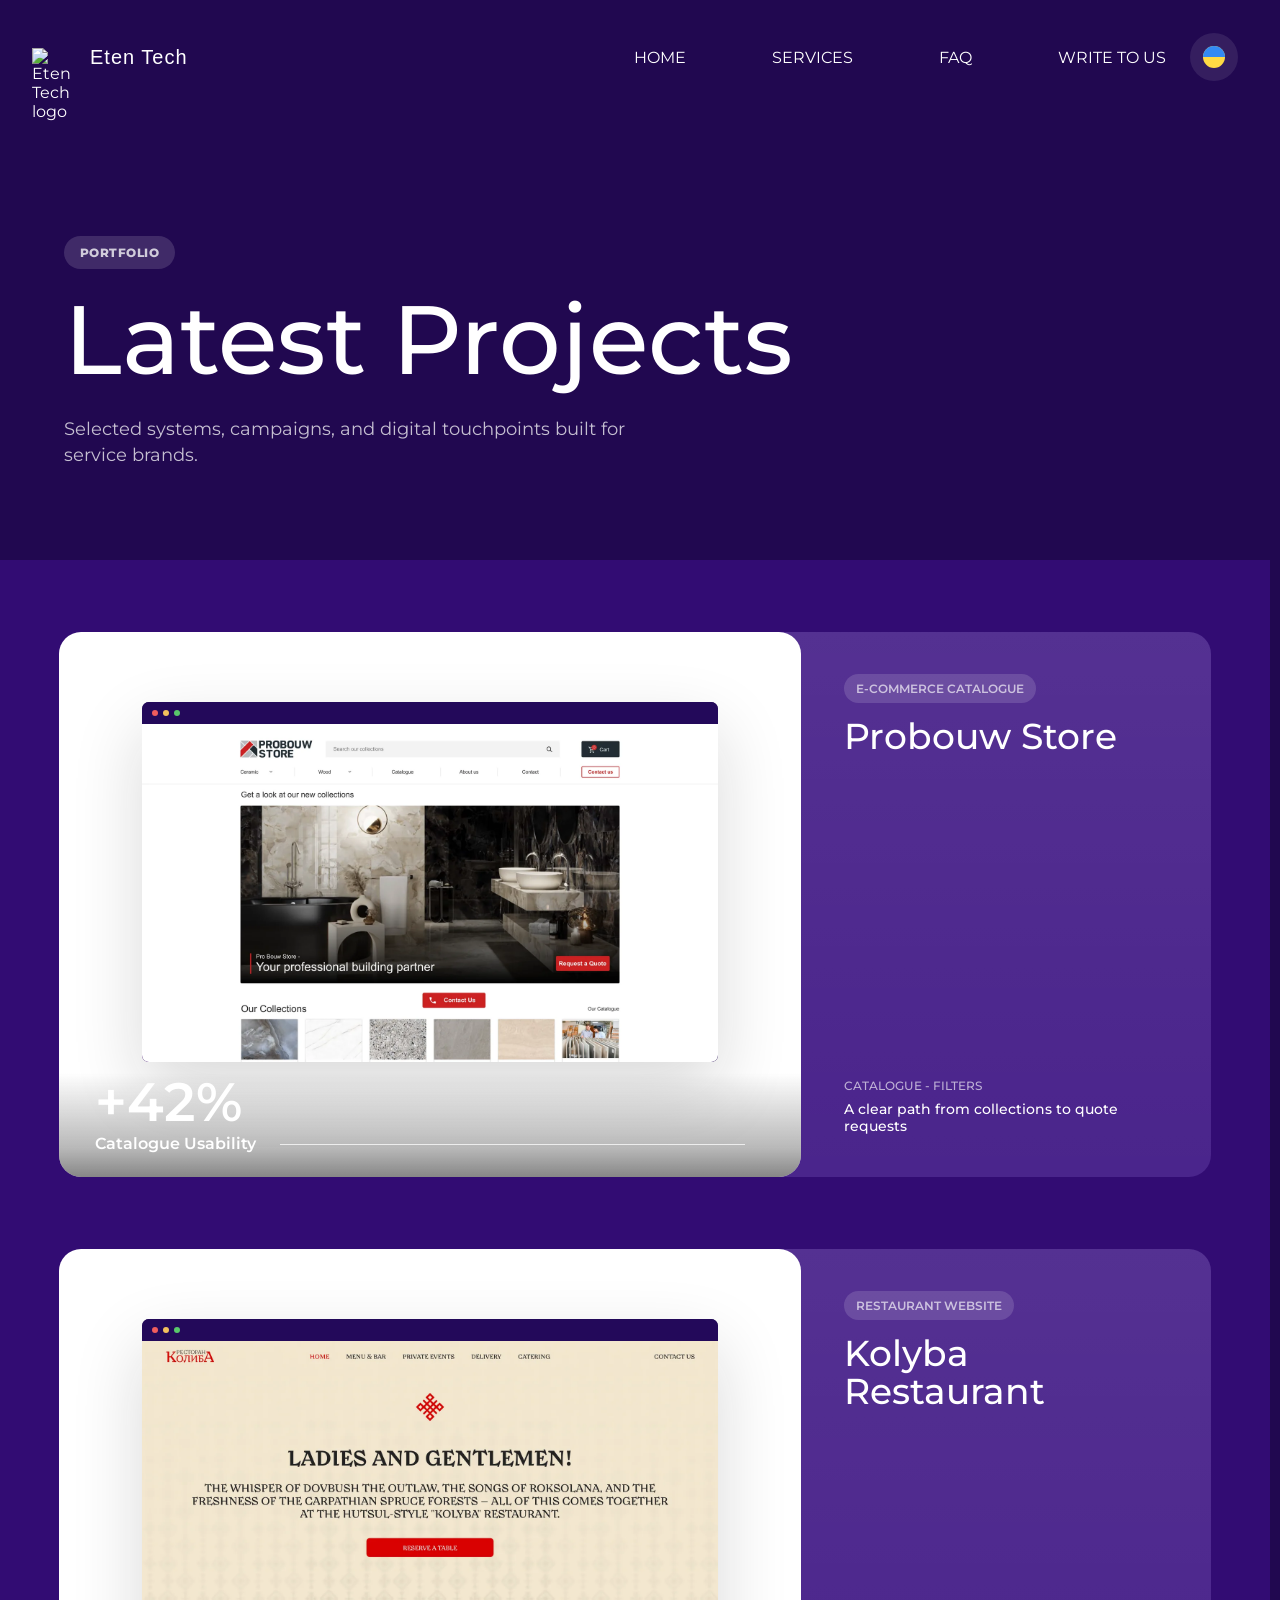
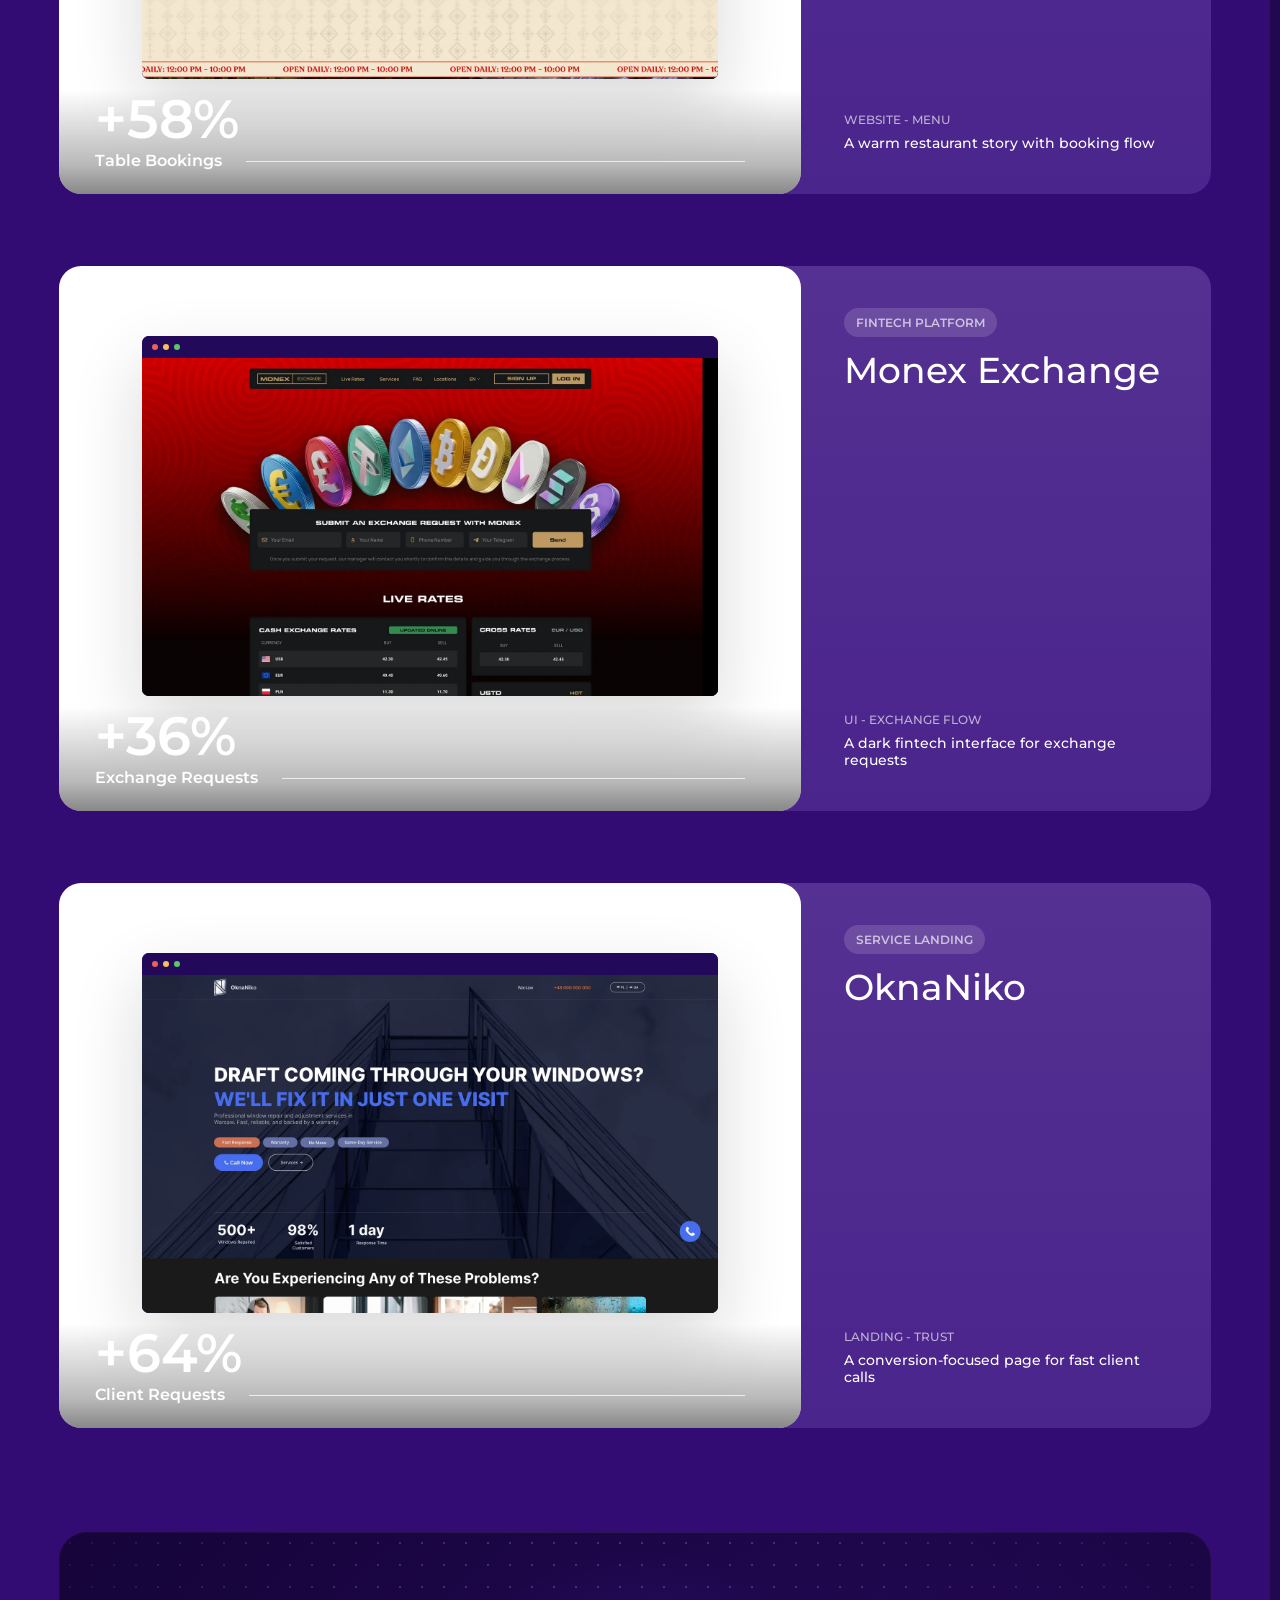
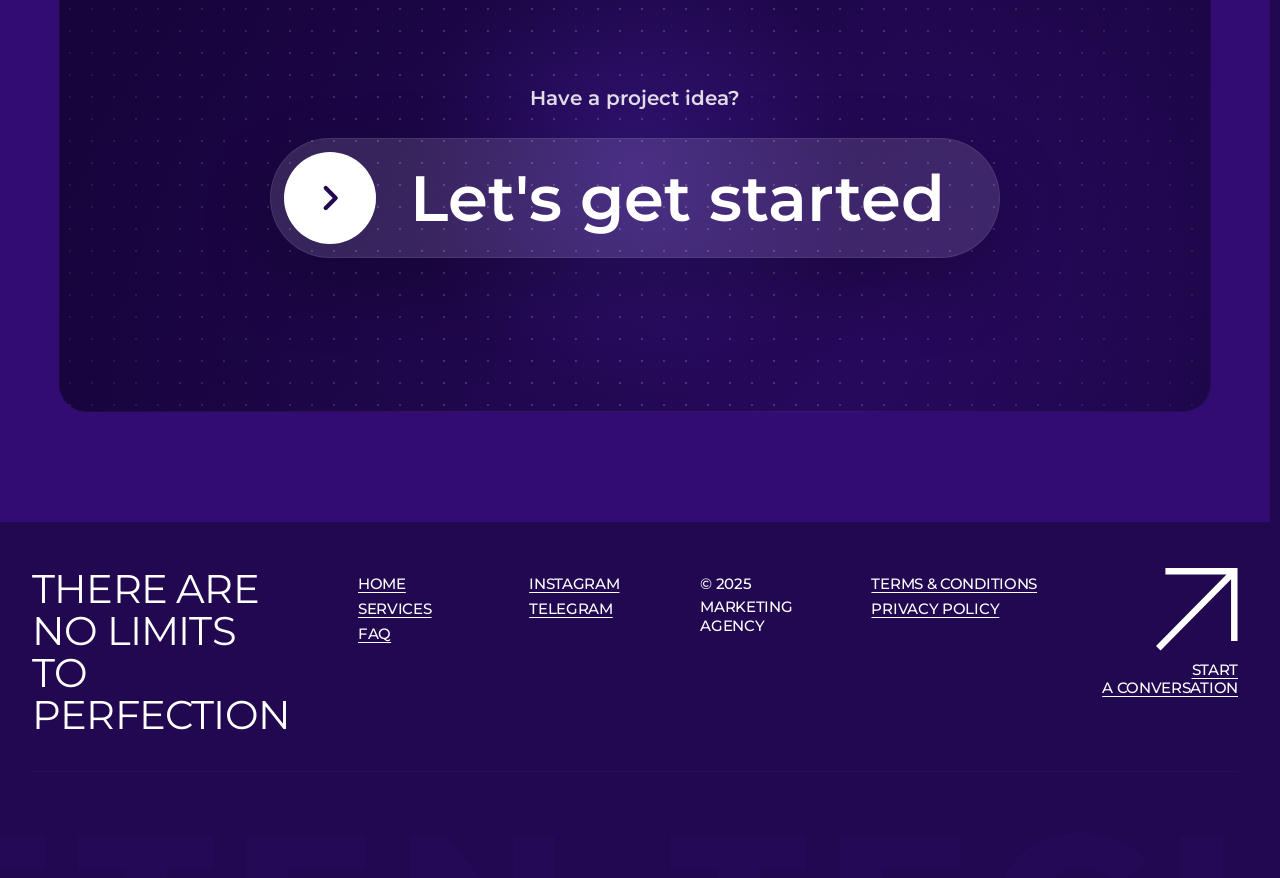
==== portfolio.html @ 6d48a595 "v2.1" ====
<!DOCTYPE html>
<html lang="uk">
<head>
<meta charset="utf-8"/>
<meta content="width=device-width, initial-scale=1" name="viewport"/>
<title>Eten Tech - Portfolio</title>
<link href="images/logo_icon.svg" rel="shortcut icon"/>
<link href="https://fonts.googleapis.com" rel="preconnect"/>
<link crossorigin="" href="https://fonts.gstatic.com" rel="preconnect"/>
<link href="https://fonts.googleapis.com/css2?family=Montserrat:wght@300;400;500;600;700;800&amp;display=swap" rel="stylesheet"/>
<link href="https://fonts.googleapis.com/css2?family=Michroma&amp;display=swap" rel="stylesheet"/>
<link href="css/style.css" rel="stylesheet"/>
</head>
<body class="portfolioPage">
<header class="header">
<div class="header__inner">
<div class="header__left">
<a aria-label="Eten Tech home" class="header__logo" href="index.html#home">
<img alt="Eten Tech logo" src="images/logo.svg"/>
</a>
<div class="header__brand">Eten Tech</div>
</div>
<div class="header__right">
<nav aria-label="Navigation" class="header__nav">
<a class="header__link" data-i18n="nav.home" href="index.html#home">HOME</a>
<a class="header__link" data-i18n="nav.services" href="index.html#services">SERVICES</a>
<a class="header__link" data-i18n="nav.faq" href="index.html#faq">FAQ</a>
</nav>
<div aria-label="Header actions" class="header__icons">
<a class="header__contactLink" data-i18n="nav.contact" href="index.html#start-project">WRITE TO US</a>
<button aria-label="Switch language" class="langBtn" data-lang-toggle="" type="button">EN</button>
</div>
<button aria-expanded="false" aria-label="Menu" class="header__burger" type="button">
<span></span><span></span><span></span>
</button>
</div>
</div>
<div aria-hidden="true" class="header__drawer">
<nav aria-label="Mobile navigation" class="header__drawerNav">
<a class="header__drawerLink" data-i18n="nav.home" href="index.html#home">HOME</a>
<a class="header__drawerLink" data-i18n="nav.services" href="index.html#services">SERVICES</a>
<a class="header__drawerLink" data-i18n="nav.faq" href="index.html#faq">FAQ</a>
<a class="header__drawerLink" data-i18n="nav.contact" href="index.html#start-project">WRITE TO US</a>
</nav>
<div aria-label="Header actions" class="header__drawerSocial">
<button aria-label="Switch language" class="header__drawerIconBtn langBtn langBtn--mobile" data-lang-toggle="" type="button">EN</button>
</div>
</div>
</header>

<main class="portfolioMain">
<section class="portfolioHero">
<div class="portfolioHero__bg"></div>
<div class="portfolioHero__inner">
<div class="portfolioHero__kicker" data-i18n="portfolio.kicker">PORTFOLIO</div>
<h1 data-i18n="portfolio.title">Latest Projects</h1>
<p data-i18n="portfolio.desc">Selected systems, campaigns, and digital touchpoints built for service brands.</p>
</div>
</section>

<section class="portfolioList" aria-label="Portfolio projects">
<article class="portfolioProject" style="--project-accent:#d91f26;--project-accent-soft:#f1c27d;">
<div class="featuredProjects__preview">
<div class="featuredProjects__browser">
<div class="featuredProjects__browserTop"><span></span><span></span><span></span></div>
<div class="featuredProjects__mockup">
<img alt="" class="featuredProjects__siteShot" src="images/sites/previews/probouw.webp"/>
</div>
</div>
<div class="featuredProjects__metric"><strong>+42%</strong><span data-i18n="featured.project1.metricLabel">Project Growth</span></div>
</div>
<div class="featuredProjects__info">
<div><span class="featuredProjects__tag" data-i18n="featured.project1.category">Website</span><h2 data-i18n="featured.project1.title">Project title</h2></div>
<div class="featuredProjects__infoBottom"><span data-i18n="featured.project1.service">Web - Design - Development</span><p data-i18n="featured.project1.description">Project description</p></div>
</div>
</article>
<article class="portfolioProject" style="--project-accent:#c70000;--project-accent-soft:#f1c27d;">
<div class="featuredProjects__preview">
<div class="featuredProjects__browser">
<div class="featuredProjects__browserTop"><span></span><span></span><span></span></div>
<div class="featuredProjects__mockup">
<img alt="" class="featuredProjects__siteShot" src="images/sites/previews/kolyba.webp"/>
</div>
</div>
<div class="featuredProjects__metric"><strong>+58%</strong><span data-i18n="featured.project2.metricLabel">Project Growth</span></div>
</div>
<div class="featuredProjects__info">
<div><span class="featuredProjects__tag" data-i18n="featured.project2.category">Website</span><h2 data-i18n="featured.project2.title">Project title</h2></div>
<div class="featuredProjects__infoBottom"><span data-i18n="featured.project2.service">Web - Design - Development</span><p data-i18n="featured.project2.description">Project description</p></div>
</div>
</article>
<article class="portfolioProject" style="--project-accent:#c89a57;--project-accent-soft:#e01818;">
<div class="featuredProjects__preview">
<div class="featuredProjects__browser">
<div class="featuredProjects__browserTop"><span></span><span></span><span></span></div>
<div class="featuredProjects__mockup">
<img alt="" class="featuredProjects__siteShot" src="images/sites/previews/monex.webp"/>
</div>
</div>
<div class="featuredProjects__metric"><strong>+36%</strong><span data-i18n="featured.project3.metricLabel">Project Growth</span></div>
</div>
<div class="featuredProjects__info">
<div><span class="featuredProjects__tag" data-i18n="featured.project3.category">Website</span><h2 data-i18n="featured.project3.title">Project title</h2></div>
<div class="featuredProjects__infoBottom"><span data-i18n="featured.project3.service">Web - Design - Development</span><p data-i18n="featured.project3.description">Project description</p></div>
</div>
</article>
<article class="portfolioProject" style="--project-accent:#3572ff;--project-accent-soft:#ff8a3d;">
<div class="featuredProjects__preview">
<div class="featuredProjects__browser">
<div class="featuredProjects__browserTop"><span></span><span></span><span></span></div>
<div class="featuredProjects__mockup">
<img alt="" class="featuredProjects__siteShot" src="images/sites/previews/oknaniko.webp"/>
</div>
</div>
<div class="featuredProjects__metric"><strong>+64%</strong><span data-i18n="featured.project4.metricLabel">Project Growth</span></div>
</div>
<div class="featuredProjects__info">
<div><span class="featuredProjects__tag" data-i18n="featured.project4.category">Website</span><h2 data-i18n="featured.project4.title">Project title</h2></div>
<div class="featuredProjects__infoBottom"><span data-i18n="featured.project4.service">Web - Design - Development</span><p data-i18n="featured.project4.description">Project description</p></div>
</div>
</article>
</section>
<section class="portfolioCta">
<div class="portfolioCta__inner">
<p data-i18n="portfolio.cta.note">Have a project idea?</p>
<a class="portfolioCta__button" href="index.html#start-project">
<span class="portfolioCta__icon" aria-hidden="true">
<svg viewBox="0 0 24 24" fill="none">
<path d="M9 5l7 7-7 7" stroke="currentColor" stroke-width="3" stroke-linecap="round" stroke-linejoin="round"/>
</svg>
</span>
<span class="portfolioCta__text" data-i18n="portfolio.cta.button">Let's get started</span>
</a>
</div>
</section>
</main>

<footer class="footer portfolioFooter">
<div class="footer__inner">
<div class="footer__title" data-i18n="footer.title">THERE ARE NO LIMITS<br/>TO PERFECTION</div>
<nav aria-label="Footer navigation" class="footer__col">
<a class="footer__link" data-i18n="nav.home" href="index.html#home">HOME</a>
<a class="footer__link" data-i18n="nav.services" href="index.html#services">SERVICES</a>
<a class="footer__link" data-i18n="nav.faq" href="index.html#faq">FAQ</a>
</nav>
<div aria-label="Social links" class="footer__col">
<a class="footer__link" href="https://www.instagram.com/eten_tech/" rel="noopener" target="_blank">INSTAGRAM</a>
<a class="footer__link" href="https://t.me/etentech" rel="noopener" target="_blank">TELEGRAM</a>
</div>
<div class="footer__col footer__meta">
<div class="footer__metaText">&copy; 2025</div>
<div class="footer__metaText" data-i18n="footer.agency">MARKETING AGENCY</div>
</div>
<div class="footer__col footer__legal">
<a class="footer__link" data-i18n="footer.terms" href="#">TERMS &amp; CONDITIONS</a>
<a class="footer__link" data-i18n="footer.privacy" href="#">PRIVACY POLICY</a>
</div>
<a class="footer__cta" href="https://t.me/etentech">
<span class="footer__ctaIcon"><img alt="" src="images/Rectangle 4342.svg"/></span>
<span class="footer__ctaText" data-i18n="footer.cta">START<br/>A CONVERSATION</span>
</a>
</div>
</footer>
<script src="js/script.js"></script>
</body>
</html>
---- css/style.css ----
* {
  box-sizing: border-box;
  margin: 0;
  padding: 0;
}

body {
  background: #F3F1F9;
  font-family: 'Montserrat', sans-serif;
}

html {
  scroll-behavior: smooth;
  scrollbar-gutter: stable;
  scrollbar-color: #6F3DFF #210850;
  scrollbar-width: thin;
}

@media (prefers-reduced-motion: reduce) {
  html {
    scroll-behavior: auto;
  }
}

a {
  text-decoration: none;
  color: inherit;
}

::-webkit-scrollbar {
  width: 10px;
}

::-webkit-scrollbar-track {
  background: #210850;
}

::-webkit-scrollbar-thumb {
  border: 2px solid #210850;
  border-radius: 999px;
  background: linear-gradient(180deg, #A67BFF 0%, #6F3DFF 48%, #320C73 100%);
}

::-webkit-scrollbar-thumb:hover {
  background: linear-gradient(180deg, #C4A8FF 0%, #854CFF 48%, #4D1AA4 100%);
}

/* ===== Layout ===== */
.container {
  padding-left: 15.5vw;
  padding-right: 15.5vw;
  margin: 0 auto;
}

/* ===== Header ===== */
.header {
  padding-left: 2.5vw;
  padding-right: 2.5vw;
  padding-top: 33px;
  padding-bottom: 0;
  color: rgb(255, 255, 255);
  position: absolute;
  top: 0;
  left: 0;
  right: 0;
  z-index: 10;
}

.header__inner {
  display: flex;
  align-items: center;
  justify-content: space-between;
  min-height: 48px;
  animation: heroFadeDown .75s cubic-bezier(.2, .8, .2, 1) both;
}

.header__left {
  display: flex;
  align-items: center;
  gap: 12px;
}

.header__logo {
  width: 46px;
  height: 19px;
  display: block;
}

.header__brand {
  font-family: "Helvetica Neue", Helvetica, Arial, sans-serif;
  font-weight: 100;
  font-size: 20px;
  line-height: 1;
  letter-spacing: 0.05em;
}

.header__right {
  display: flex;
  align-items: center;
  gap: 86px;
}

.header__nav {
  display: flex;
  align-items: center;
  gap: 86px;
}

.header__link,
.header__contactLink {
  position: relative;
  font-family: "Montserrat", sans-serif;
  font-weight: 400;
  font-size: 16px;
  text-transform: uppercase;
  letter-spacing: 0em;
  transition: color .22s ease, opacity .22s ease;
}

.header__link::after,
.header__contactLink::after {
  content: "";
  position: absolute;
  left: 0;
  right: 0;
  bottom: -6px;
  height: 1px;
  background: currentColor;
  transform: scaleX(0);
  transform-origin: right;
  transition: transform .28s ease;
}

.header__link:hover::after,
.header__contactLink:hover::after {
  transform: scaleX(1);
  transform-origin: left;
}

.header__icons {
  display: flex;
  align-items: center;
  gap: 24px;
}

.header__contactLink {
  color: #fff;
  text-decoration: none;
  white-space: nowrap;
}

.header__iconBtn {
  width: 48px;
  height: 48px;
  border-radius: 999px;
  border: 0;
  background: rgba(255, 255, 255, 0.09);
  display: grid;
  place-items: center;
  cursor: pointer;
  padding: 0;
  transition: transform .24s ease, background .24s ease, box-shadow .24s ease;
}

.header__iconBtn:hover,
.header__drawerIconBtn:hover,
.langBtn:hover {
  background: rgba(255, 255, 255, 0.18);
  box-shadow: 0 0 28px rgba(166, 123, 255, 0.24);
  transform: translateY(-2px);
}

.header__iconBtn:active,
.header__drawerIconBtn:active,
.langBtn:active {
  transform: translateY(0) scale(.96);
}

.header__iconSvg {
  width: 14px;
  height: 14px;
  display: block;
}

/* ===== Burger + Drawer ===== */
.header__burger {
  display: none;
  width: 48px;
  height: 48px;
  border-radius: 999px;
  border: 0;
  background: rgba(255, 255, 255, 0.09);
  cursor: pointer;
  padding: 0;
  position: relative;
}

.header__burger span {
  position: absolute;
  left: 14px;
  right: 14px;
  height: 2px;
  background: #fff;
  border-radius: 2px;
}

.header__burger span:nth-child(1) { top: 16px; }
.header__burger span:nth-child(2) { top: 23px; }
.header__burger span:nth-child(3) { top: 30px; }

.header__drawer {
  display: none;
}

/* ===== Hero ===== */
.hero {
  position: relative;
  height: 958px;
  width: 100%;
  overflow: hidden;
}

.hero__bg {
  position: absolute;
  inset: 0;
  background:
    radial-gradient(ellipse at 23% 4%, rgba(255, 255, 255, 0.34) 0%, rgba(208, 175, 255, 0.22) 18%, transparent 42%),
    radial-gradient(ellipse at 54% 29%, rgba(132, 76, 255, 0.46) 0%, rgba(77, 26, 164, 0.34) 32%, transparent 64%),
    radial-gradient(ellipse at 82% 15%, rgba(50, 12, 115, 0.55) 0%, rgba(33, 8, 80, 0.72) 42%, transparent 72%),
    linear-gradient(180deg, #1B0646 0%, #320C73 48%, #4D1AA4 72%, #210850 92%, #210850 100%);
  z-index: 0;
}

.hero__bg::before,
.hero__bg::after {
  content: "";
  position: absolute;
  inset: -12%;
  pointer-events: none;
  z-index: 0;
}

.hero__bg::before {
  background:
    radial-gradient(circle at 28% 20%, rgba(255, 255, 255, 0.30) 0%, rgba(174, 125, 255, 0.30) 18%, transparent 44%),
    radial-gradient(circle at 62% 36%, rgba(133, 76, 255, 0.42) 0%, rgba(102, 39, 212, 0.30) 28%, transparent 57%),
    radial-gradient(circle at 84% 22%, rgba(50, 12, 115, 0.56) 0%, rgba(50, 12, 115, 0.34) 34%, transparent 62%);
  filter: blur(34px) saturate(130%);
  opacity: .92;
  transform: translate3d(0, 0, 0) scale(1.06);
  animation: heroAuroraDrift 16s ease-in-out infinite alternate;
}

.hero__bg::after {
  background:
    radial-gradient(circle, rgba(255,255,255,0.82) 0 1px, transparent 1.4px),
    radial-gradient(circle, rgba(255,255,255,0.55) 0 1px, transparent 1.5px),
    linear-gradient(180deg, rgba(255,255,255,0) 0%, rgba(33,8,80,0) 70%, rgba(33,8,80,0.54) 86%, #210850 100%);
  background-size: 220px 220px, 360px 360px, 100% 100%;
  background-position: 0 0, 80px 120px, 0 0;
  opacity: .48;
  animation: heroStarDrift 24s linear infinite;
}

.hero__inner {
  position: relative;
  height: 958px;
  z-index: 2;
}

.hero__rightText {
  position: absolute;
  right: 2.5vw;
  top: calc(33px + 48px + 149px);
  text-align: right;
  color: #fff;
  text-transform: uppercase;
  font-family: "Montserrat", sans-serif;
  font-weight: 400;
  font-size: 66px;
  line-height: 1.1;
  max-width: 700px;
  letter-spacing: 0.05em;
  animation: heroFadeLeft .9s .28s cubic-bezier(.2, .8, .2, 1) both;
}

.hero__leftBlock {
  position: absolute;
  left: 2.5vw;
  top: calc(33px + 48px + 253px);
  animation: heroFadeRight .9s .18s cubic-bezier(.2, .8, .2, 1) both;
}

.hero__leftText {
  color: #fff;
  font-family: "Montserrat", sans-serif;
  font-weight: 500;
  font-size: 40px;
  line-height: 1.2;
  letter-spacing: 0.05em;
  text-transform: uppercase;
  max-width: 560px;
}

.hero__leftDesc {
  margin-top: 30px;
  max-width: 500px;
  font-size: 13px;
  font-weight: 100;
  letter-spacing: 0.10em;
  line-height: 1.5;
  color: #fff;
}

/* ===== Squares ===== */
.hero__squares {
  position: absolute;
  left: 2.5vw;
  bottom: 54px;
  display: flex;
  gap: 34px;
}

.hero__square {
  width: 215px;
  height: 215px;
  border-radius: 16px;
  padding: 22px;
  display: flex;
  flex-direction: column;
  align-items: flex-start;
  justify-content: space-between;
  animation: heroCardRise .85s .48s cubic-bezier(.2, .8, .2, 1) both;
  transition: transform .32s cubic-bezier(.2, .8, .2, 1), box-shadow .32s ease, border-color .32s ease;
}

.hero__square:nth-child(2) {
  animation-delay: .6s;
}

.hero__square:hover {
  transform: translateY(-8px);
  box-shadow: 0 24px 60px rgba(33, 8, 80, .25);
}

.hero__square--light {
  background: #F0F0F0;
}

.hero__square--glass {
  position: relative;
  overflow: hidden;
  background:
    radial-gradient(140% 120% at 20% 15%, rgba(255,255,255,0.26) 0%, rgba(255,255,255,0.10) 38%, rgba(255,255,255,0.05) 60%, rgba(255,255,255,0.03) 100%),
    linear-gradient(135deg, rgba(255,255,255,0.12) 0%, rgba(255,255,255,0.06) 55%, rgba(0,0,0,0.10) 100%);
  border: 1px solid rgba(255,255,255,0.22);
  backdrop-filter: blur(22px) saturate(160%);
  -webkit-backdrop-filter: blur(22px) saturate(160%);
}

.hero__square--glass::before {
  content: "";
  position: absolute;
  inset: 0;
  border-radius: 16px;
  pointer-events: none;
  background:
    radial-gradient(120px 120px at 22% 18%, rgba(255,255,255,0.32) 0%, rgba(255,255,255,0.12) 45%, rgba(255,255,255,0) 70%),
    linear-gradient(180deg, rgba(255,255,255,0.22), rgba(255,255,255,0.06));
  mask: linear-gradient(#000 0 0) content-box, linear-gradient(#000 0 0);
  -webkit-mask: linear-gradient(#000 0 0) content-box, linear-gradient(#000 0 0);
  padding: 1px;
  -webkit-mask-composite: xor;
          mask-composite: exclude;
  opacity: 0.9;
}

.hero__square--glass::after {
  content: "";
  position: absolute;
  inset: 0;
  border-radius: 16px;
  pointer-events: none;
  background: radial-gradient(120% 120% at 50% 40%, rgba(0,0,0,0) 45%, rgba(0,0,0,0.16) 100%);
}

.hero__square-icon {
  width: 44px;
  height: 44px;
  flex-shrink: 0;
  position: relative;
  z-index: 1;
}

.hero__square--light .hero__square-icon {
  animation: heroRocketColorFlow 3.4s ease-in-out infinite;
}

.hero__square-bottom {
  display: flex;
  flex-direction: column;
  gap: 4px;
  position: relative;
  z-index: 1;
}

.hero__square-number {
  font-size: 42px;
  font-weight: 300;
  line-height: 1;
}

.hero__square-label {
  font-size: 14px;
  font-weight: 400;
  line-height: 1.3;
}

.hero__square--light .hero__square-number { color: #1a1a1a; }
.hero__square--light .hero__square-label  { color: #555; }

.hero__square--glass .hero__square-number { color: #ffffff; }
.hero__square--glass .hero__square-label  { color: rgba(255,255,255,0.75); }

/* ===== Hero desc + chips ===== */
.hero__desc {
  margin-top: 30px;
  font-size: 12px;
  font-weight: 100;
  line-height: 1.5;
  text-transform: none;
  letter-spacing: 0.1em;
  color: #fff;
  text-align: right;
  word-wrap: break-word;
}

.hero__desc span {
  font-weight: 600;
}

.hero__chips {
  position: absolute;
  right: 2.5vw;
  bottom: 0;
  transform: translateY(-54px);
  z-index: 3;
  display: flex;
  flex-direction: column;
  gap: 6px;
  align-items: flex-end;
  animation: heroOpacityIn .85s .7s ease both;
}

.hero__chipsTop {
  display: flex;
  gap: 6px;
  justify-content: flex-end;
  width: fit-content;
}

.hero__chipsBottom {
  display: flex;
  gap: 6px;
  justify-content: flex-end;
  width: fit-content;
}

.chip {
  height: 33px;
  display: inline-flex;
  align-items: center;
  justify-content: center;
  padding: 0 20px;
  border-radius: 999px;
  font-family: "Michroma", sans-serif;
  font-size: 15px;
  font-weight: 400;
  letter-spacing: 0.05em;
  line-height: 1;
  color: rgb(255, 255, 255);
  border: 1px solid rgb(255, 255, 255);
  background: rgba(255, 255, 255, 0.00);
  transition: transform .24s ease, background .24s ease, box-shadow .24s ease;
}

.chip:hover {
  transform: translateY(-3px);
  background: rgba(255, 255, 255, 0.12);
  box-shadow: 0 0 28px rgba(166, 123, 255, .25);
}

.chip--icon {
  width: 56px;
  padding: 0;
}

.chip__icon {
  width: 13px;
  height: 13px;
  display: inline-flex;
  align-items: center;
  justify-content: center;
}

.chip__icon img {
  width: 13px;
  height: 13px;
  display: block;
}

/* ===== Main Light Section ===== */
main {
  background: #F3F1F9;
  padding: 0;
}

main > .container {
  padding-top: 56px;
}

.featuredProjects {
  position: relative;
  background:
    radial-gradient(circle at 18% 18%, rgba(133, 76, 255, 0.24), transparent 34%),
    linear-gradient(180deg, #210850 0%, #240958 15%, #320C73 72%, #4D1AA4 100%);
  color: #ffffff;
  margin-top: -1px;
  padding: 120px 0 96px;
}

.featuredProjects::before {
  content: "";
  position: absolute;
  left: 0;
  right: 0;
  top: -90px;
  height: 180px;
  background: linear-gradient(180deg, rgba(33, 8, 80, 0), #210850 48%, rgba(33, 8, 80, 0));
  pointer-events: none;
  z-index: 0;
}

.featuredProjects__inner {
  position: relative;
  z-index: 1;
  width: min(1280px, 90vw);
  margin: 0 auto;
}

.featuredProjects__head {
  display: grid;
  grid-template-columns: 1fr auto;
  align-items: end;
  gap: 32px;
  margin-bottom: 70px;
}

.featuredProjects__eyebrow {
  width: fit-content;
  margin-bottom: 18px;
  padding: 9px 15px;
  border-radius: 999px;
  background: rgba(255, 255, 255, 0.14);
  color: rgba(255, 255, 255, 0.78);
  font-size: 12px;
  font-weight: 600;
  line-height: 1;
}

.featuredProjects__title {
  margin: 0;
  color: #ffffff;
  font-size: 54px;
  font-weight: 500;
  line-height: 1.08;
  letter-spacing: 0;
  overflow: visible;
}

.featuredProjects__title span {
  color: rgba(255, 255, 255, 0.46);
}

.featuredProjects__button {
  min-height: 49px;
  padding: 0 25px;
  border-radius: 9px;
  background: #ffffff;
  color: #320C73;
  display: inline-flex;
  align-items: center;
  justify-content: center;
  font-size: 16px;
  font-weight: 700;
  white-space: nowrap;
  transition: transform .25s ease, background .25s ease;
}

.featuredProjects__button:hover {
  transform: translateY(-2px);
  background: #F9F4FE;
}

.featuredProjects__stage {
  --project-accent: #6f3dff;
  --project-accent-soft: #28d4bd;
  display: grid;
  grid-template-columns: minmax(0, 1.82fr) minmax(250px, 1fr);
  min-height: 585px;
  min-width: 0;
  border-radius: 22px;
  overflow: visible;
}

.featuredProjects__preview,
.featuredProjects__info {
  min-width: 0;
  opacity: 0;
  transform: translateY(34px);
}

.featuredProjects.is-visible .featuredProjects__preview,
.featuredProjects.is-visible .featuredProjects__info {
  opacity: 1;
  transform: translateY(0);
  transition: opacity .7s ease, transform .7s cubic-bezier(.2, .8, .2, 1);
}

.featuredProjects.is-visible .featuredProjects__info {
  transition-delay: .12s;
}

.featuredProjects__preview {
  position: relative;
  z-index: 2;
  min-height: 585px;
  padding: 84px 44px 0;
  border-radius: 22px;
  background: #FFFFFF;
  overflow: hidden;
}

.featuredProjects__browser {
  position: relative;
  width: min(720px, 89%);
  height: 390px;
  margin: 0 auto;
  border-radius: 7px;
  background: #1f0a4b;
  box-shadow: 0 28px 70px rgba(18, 18, 18, 0.16);
  overflow: hidden;
  transform: translateZ(0);
  transition: transform .45s cubic-bezier(.2, .8, .2, 1);
}

.featuredProjects__preview::after {
  content: "";
  position: absolute;
  inset: 0;
  border-radius: inherit;
  background: linear-gradient(110deg, transparent 0 42%, rgba(255, 255, 255, .34) 50%, transparent 58% 100%);
  opacity: 0;
  transform: translateX(-35%);
  pointer-events: none;
}

.featuredProjects__preview:hover .featuredProjects__browser {
  transform: translateY(-8px) scale(1.015);
}

.featuredProjects__stage.is-changing .featuredProjects__preview:hover .featuredProjects__browser {
  transform: none;
}

.featuredProjects__browserTop {
  height: 22px;
  display: flex;
  align-items: center;
  gap: 5px;
  padding-left: 10px;
  background: #23095a;
}

.featuredProjects__browserTop span {
  width: 6px;
  height: 6px;
  border-radius: 50%;
  background: #f05d5d;
}

.featuredProjects__browserTop span:nth-child(2) {
  background: #f3c15d;
}

.featuredProjects__browserTop span:nth-child(3) {
  background: #59c76b;
}

.featuredProjects__mockup {
  height: calc(100% - 18px);
  background:
    radial-gradient(circle at 18% 34%, var(--project-accent-soft) 0 0, transparent 68px),
    radial-gradient(circle at 82% 18%, rgba(255,255,255,.42), transparent 54px),
    linear-gradient(135deg, color-mix(in srgb, var(--project-accent) 44%, #320C73), #4D1AA4 58%, #210850);
  color: #ffffff;
  position: relative;
  overflow: hidden;
}

.featuredProjects__siteShot {
  width: 100%;
  height: 100%;
  display: block;
  object-fit: cover;
  object-position: top center;
}

.featuredProjects__mockupNav {
  height: 52px;
  padding: 0 24px;
  display: flex;
  align-items: center;
  gap: 34px;
  font-size: 8px;
  color: rgba(255, 255, 255, 0.78);
}

.featuredProjects__mockupNav span:first-child {
  margin-right: auto;
  font-weight: 700;
}

.featuredProjects__mockupHero {
  position: relative;
  width: 78%;
  margin: 75px auto 0;
  text-align: center;
}

.featuredProjects__mockupHero p {
  margin: 0;
  font-size: 39px;
  font-weight: 500;
  line-height: 1.05;
}

.featuredProjects__mockupHero small {
  display: block;
  width: 76%;
  margin: 18px auto 0;
  color: rgba(255, 255, 255, 0.78);
  font-size: 9px;
  line-height: 1.5;
}

.featuredProjects__mockupGlow {
  position: absolute;
  left: -96px;
  top: -78px;
  width: 200px;
  height: 200px;
  background: conic-gradient(from 0deg, #ff8a3d, transparent, #ffd36a, transparent, #ff8a3d);
  filter: blur(7px);
  opacity: .82;
  animation: projectGlow 8s linear infinite;
}

.featuredProjects__mockupLogos {
  position: absolute;
  left: 0;
  right: 0;
  bottom: 0;
  height: 72px;
  display: grid;
  grid-template-columns: repeat(4, 1fr);
  align-items: center;
  gap: 22px;
  padding: 0 50px;
  background: rgba(255, 255, 255, 0.78);
}

.featuredProjects__mockupLogos span {
  height: 15px;
  border-radius: 999px;
  background: rgba(17, 17, 17, 0.22);
}

.featuredProjects__metric {
  position: absolute;
  left: 36px;
  right: 56px;
  bottom: 24px;
  z-index: 2;
  color: #ffffff;
  display: grid;
  grid-template-columns: auto 1fr;
  grid-template-rows: auto auto;
  align-items: center;
  column-gap: 24px;
  row-gap: 6px;
}

.featuredProjects__metric::before {
  content: "";
  position: absolute;
  left: -36px;
  right: -56px;
  bottom: -24px;
  height: 104px;
  background: linear-gradient(180deg, rgba(255, 255, 255, 0) 0%, rgba(120, 120, 120, .52) 72%, rgba(78, 78, 78, .68) 100%);
  pointer-events: none;
}

.featuredProjects__metric::after {
  content: "";
  grid-column: 2;
  grid-row: 2;
  align-self: center;
  height: 1px;
  background: rgba(255, 255, 255, 0.72);
  z-index: 1;
}

.featuredProjects__metric strong,
.featuredProjects__metric span {
  position: relative;
  z-index: 1;
}

.featuredProjects__metric strong {
  grid-column: 1 / -1;
  grid-row: 1;
  font-size: 68px;
  font-weight: 600;
  line-height: 1;
}

.featuredProjects__metric span {
  grid-column: 1;
  grid-row: 2;
  font-size: 20px;
  font-weight: 600;
  line-height: 1.1;
  white-space: nowrap;
}

.featuredProjects__info {
  position: relative;
  z-index: 1;
  min-height: 585px;
  margin-left: -34px;
  padding: 36px 44px 34px 76px;
  border-radius: 0 22px 22px 0;
  background:
    linear-gradient(180deg, rgba(255, 255, 255, 0.13), rgba(255, 255, 255, 0.08)),
    #3B1282;
  border-left: 1px solid rgba(255, 255, 255, 0.12);
  display: flex;
  flex-direction: column;
  justify-content: space-between;
}

.featuredProjects__tag {
  width: fit-content;
  display: block;
  margin-bottom: 14px;
  padding: 7px 12px;
  border-radius: 999px;
  background: rgba(255, 255, 255, 0.14);
  color: rgba(255, 255, 255, 0.66);
  font-size: 12px;
  font-weight: 600;
  text-transform: uppercase;
}

.featuredProjects__info h3 {
  margin: 0;
  color: #ffffff;
  font-size: 36px;
  font-weight: 500;
  line-height: 1.06;
}

.featuredProjects__infoBottom span {
  display: block;
  margin-bottom: 8px;
  color: rgba(255, 255, 255, 0.64);
  font-size: 12px;
  font-weight: 500;
  text-transform: uppercase;
}

.featuredProjects__infoBottom p {
  margin: 0;
  color: #ffffff;
  font-size: 14px;
  font-weight: 500;
  line-height: 1.22;
  overflow-wrap: anywhere;
  max-width: 340px;
}

.featuredProjects__arrows {
  margin-top: 48px;
  display: flex;
  justify-content: flex-end;
  gap: 16px;
}

.featuredProjects__arrow {
  width: 55px;
  height: 55px;
  border: 0;
  border-radius: 999px;
  background: rgba(255, 255, 255, 0.14);
  color: #ffffff;
  display: grid;
  place-items: center;
  cursor: pointer;
  transition: transform .25s ease, background .25s ease;
}

.featuredProjects__arrow:hover {
  transform: translateY(-2px);
  background: rgba(255, 255, 255, 0.22);
}

.featuredProjects__arrow svg {
  width: 22px;
  height: 22px;
}

.featuredProjects__stage.is-changing .featuredProjects__preview,
.featuredProjects__stage.is-changing .featuredProjects__info {
  animation: projectPanelStack .52s cubic-bezier(.2, .8, .2, 1);
}

.featuredProjects__stage.is-changing .featuredProjects__browser {
  animation: projectBrowserStack .52s cubic-bezier(.2, .8, .2, 1);
}

.featuredProjects__stage.is-changing .featuredProjects__preview::after {
  animation: projectCardShine .52s ease;
}

@keyframes projectGlow {
  to { transform: rotate(360deg); }
}

@keyframes projectPanelStack {
  0% {
    opacity: .72;
    transform: translate3d(22px, 10px, 0) scale(.985);
  }
  58% {
    opacity: 1;
    transform: translate3d(-4px, -2px, 0) scale(1.006);
  }
  100% {
    opacity: 1;
    transform: translate3d(0, 0, 0) scale(1);
  }
}

@keyframes projectBrowserStack {
  0% {
    transform: translate3d(18px, 8px, 0) scale(.972);
    filter: saturate(.85) blur(.2px);
  }
  62% {
    transform: translate3d(-5px, -3px, 0) scale(1.012);
    filter: saturate(1.08) blur(0);
  }
  100% {
    transform: translate3d(0, 0, 0) scale(1);
    filter: saturate(1) blur(0);
  }
}

@keyframes projectCardShine {
  0% {
    opacity: 0;
    transform: translateX(-45%);
  }
  35% {
    opacity: .55;
  }
  100% {
    opacity: 0;
    transform: translateX(45%);
  }
}

@keyframes heroAuroraDrift {
  0% {
    transform: translate3d(-2%, -1%, 0) scale(1.06);
  }
  100% {
    transform: translate3d(2%, 2%, 0) scale(1.12);
  }
}

@keyframes heroStarDrift {
  0% {
    background-position: 0 0, 80px 120px, 0 0;
  }
  100% {
    background-position: 120px 180px, -80px 300px, 0 0;
  }
}

@keyframes heroFadeDown {
  from {
    opacity: 0;
    transform: translateY(-18px);
  }
  to {
    opacity: 1;
    transform: translateY(0);
  }
}

@keyframes heroFadeUp {
  from {
    opacity: 0;
    transform: translateY(22px);
  }
  to {
    opacity: 1;
    transform: translateY(0);
  }
}

@keyframes heroOpacityIn {
  from { opacity: 0; }
  to { opacity: 1; }
}

@keyframes heroFadeRight {
  from {
    opacity: 0;
    transform: translateX(-26px);
  }
  to {
    opacity: 1;
    transform: translateX(0);
  }
}

@keyframes heroFadeLeft {
  from {
    opacity: 0;
    transform: translateX(26px);
  }
  to {
    opacity: 1;
    transform: translateX(0);
  }
}

@keyframes heroCardRise {
  from {
    opacity: 0;
    transform: translateY(34px) scale(.96);
  }
  to {
    opacity: 1;
    transform: translateY(0) scale(1);
  }
}

@keyframes heroRocketColorFlow {
  0% {
    filter: invert(13%) sepia(67%) saturate(2622%) hue-rotate(254deg) brightness(72%) contrast(112%) drop-shadow(0 0 0 rgba(111, 61, 255, 0));
  }
  50% {
    filter: invert(32%) sepia(88%) saturate(1973%) hue-rotate(248deg) brightness(102%) contrast(106%) drop-shadow(0 0 12px rgba(111, 61, 255, .34));
  }
  100% {
    filter: invert(13%) sepia(67%) saturate(2622%) hue-rotate(254deg) brightness(72%) contrast(112%) drop-shadow(0 0 0 rgba(111, 61, 255, 0));
  }
}

@keyframes consultFreePulse {
  0%, 100% {
    transform: rotate(7deg) scale(.96);
  }
  50% {
    transform: rotate(7deg) scale(1.07);
  }
}

@media (prefers-reduced-motion: reduce) {
  .hero__bg::before,
  .hero__bg::after {
    animation: none;
  }

  .header__inner,
  .hero__rightText,
  .hero__leftBlock,
  .hero__square,
  .hero__chips,
  .hero__square--light .hero__square-icon,
  .consultBlock__mark,
  .revealBlock,
  .revealBlock .serviceCard,
  .revealBlock .priceCard {
    animation: none;
    opacity: 1;
    transform: none;
    transition: none;
  }
}

.sectionTitle {
  margin: 0;
  font-size: 50px;
  line-height: 1.08;
  letter-spacing: -0.02em;
  font-weight: 400;
  background: linear-gradient(to right, #320C73 0%, #4D1AA4 100%);
  -webkit-background-clip: text;
  background-clip: text;
  -webkit-text-fill-color: transparent;
  color: transparent;
}

.sectionDesc {
  margin: 8px 0 0;
  background: linear-gradient(to right, #4D1AA4 0%, #6627D4 100%);
  -webkit-background-clip: text;
  background-clip: text;
  -webkit-text-fill-color: transparent;
  color: transparent;
  font-size: 20px;
  font-weight: 200;
  letter-spacing: -0.02em;
}

.sectionKicker {
  width: fit-content;
  margin: 0 auto 22px;
  padding: 8px 15px;
  border-radius: 999px;
  background: rgba(77, 26, 164, .1);
  color: #4D1AA4;
  font-size: 12px;
  font-weight: 800;
  letter-spacing: .04em;
  text-transform: uppercase;
}

.sectionTitle--large {
  max-width: 1000px;
  margin: 0 auto;
  text-align: center;
  font-size: 54px;
  line-height: 1.08;
  overflow: visible;
}

.sectionDesc--large {
  max-width: 620px;
  margin: 14px auto 0;
  text-align: center;
  font-size: 18px;
  line-height: 1.35;
}

#services .sectionKicker,
#services .sectionTitle--large,
#services .sectionDesc--large {
  margin-left: 0;
  margin-right: 0;
  text-align: left;
}

#services .sectionDesc--large {
  max-width: 520px;
}

#pricing .sectionKicker,
#pricing .sectionTitle--large,
#pricing .sectionDesc--large {
  margin-left: 0;
  margin-right: 0;
  text-align: left;
}

#faq .sectionKicker,
#faq .sectionTitle--large,
#faq .sectionDesc--large {
  margin-left: 0;
  margin-right: 0;
  text-align: left;
}

#faq .sectionDesc--large {
  max-width: 620px;
}

/* ===== Services ===== */
.services {
  margin-top: 56px;
  display: grid;
  grid-template-columns: repeat(3, minmax(0, 320px));
  justify-content: center;
  gap: 18px;
}

.serviceCard {
  position: relative;
  border-radius: 22px;
  background: transparent;
  border: 1px solid rgba(77, 26, 164, .12);
  box-shadow: none;
  padding: 28px;
  overflow: hidden;
  min-height: 405px;
  display: flex;
  flex-direction: column;
  transition: transform .28s ease, box-shadow .28s ease;
}

.serviceCard:hover {
  transform: translateY(-8px);
  box-shadow: none;
}

.serviceCard__visual {
  width: 124px;
  height: 124px;
  display: grid;
  place-items: center;
  margin: 2px auto 34px;
  border-radius: 50%;
  background:
    radial-gradient(circle, rgba(166, 123, 255, .3), transparent 62%),
    rgba(77, 26, 164, .08);
}

.serviceCard__visual img {
  width: 62px;
  height: 62px;
  filter: invert(18%) sepia(85%) saturate(2338%) hue-rotate(256deg) brightness(84%) contrast(102%);
}

.serviceCard h3 {
  margin: 0 0 10px;
  font-size: 36px;
  font-weight: 600;
  line-height: 1.08;
  background: linear-gradient(to right, #320C73 0%, #4D1AA4 100%);
  -webkit-background-clip: text;
  background-clip: text;
  -webkit-text-fill-color: transparent;
  color: transparent;
  letter-spacing: -0.02em;
}

.serviceCard p {
  margin: 0;
  color: #6325CF;
  font-size: 16px;
  font-weight: 300;
  line-height: 1.2;
  letter-spacing: -0.02em;
  min-height: 58px;
}

.serviceCard__line {
  height: 1px;
  margin: 18px 0 14px;
  background: rgba(77, 26, 164, .22);
}

.serviceCard__meta {
  margin-bottom: 8px;
  color: #4D1AA4;
  font-size: 12px;
  font-weight: 800;
  text-transform: uppercase;
}

.serviceCard__list {
  display: grid;
  grid-template-columns: 1fr 1fr;
  gap: 6px 14px;
  list-style: none;
}

.serviceCard__list li {
  position: relative;
  padding-left: 15px;
  color: #451992;
  font-size: 12px;
  line-height: 1.25;
}

.serviceCard__list li::before,
.priceCard li::before {
  content: "";
  position: absolute;
  left: 0;
  top: .45em;
  width: 7px;
  height: 7px;
  border-radius: 50%;
  background: #A67BFF;
}

/* ===== Consult ===== */
.consultBlock {
  margin-top: 76px;
}

.consultBlock__notes {
  display: flex;
  gap: 18px;
  margin-bottom: 18px;
  color: #320C73;
  font-size: 24px;
  font-weight: 700;
}

.consultBlock__notes span::before {
  content: "?";
  width: 24px;
  height: 24px;
  margin-right: 8px;
  border-radius: 50%;
  background: #4D1AA4;
  color: #fff;
  display: inline-grid;
  place-items: center;
  font-size: 14px;
}

.consultBlock__panel {
  position: relative;
  min-height: 250px;
  padding: 42px;
  border-radius: 22px;
  overflow: hidden;
  background:
    radial-gradient(circle at 12% 18%, rgba(255,255,255,.4), transparent 24%),
    linear-gradient(135deg, #320C73 0%, #6F3DFF 62%, #A67BFF 100%);
  color: #fff;
}

.consultBlock__mark {
  position: absolute;
  right: 18px;
  top: 18px;
  width: 122px;
  height: 122px;
  background: linear-gradient(135deg, #FFF7C8 0%, #E4D8F8 100%);
  color: #320C73;
  display: grid;
  place-items: center;
  padding: 28px 18px;
  text-align: center;
  font-size: 18px;
  font-weight: 800;
  line-height: 1;
  text-transform: uppercase;
  text-wrap: balance;
  clip-path: polygon(50% 0%, 58% 13%, 72% 7%, 75% 22%, 91% 20%, 86% 36%, 100% 45%, 86% 54%, 91% 70%, 75% 68%, 72% 83%, 58% 77%, 50% 100%, 42% 77%, 28% 83%, 25% 68%, 9% 70%, 14% 54%, 0% 45%, 14% 36%, 9% 20%, 25% 22%, 28% 7%, 42% 13%);
  filter: drop-shadow(0 12px 22px rgba(33, 8, 80, .18));
  transform: rotate(7deg) scale(1);
  animation: consultFreePulse 2.8s ease-in-out infinite;
}

.consultBlock__panel h3 {
  margin: 0;
  font-size: 78px;
  line-height: 1.02;
  letter-spacing: -0.02em;
}

.consultBlock__panel p {
  max-width: 560px;
  margin: 22px 0 0;
  font-size: 18px;
  line-height: 1.45;
}

.consultBlock__button,
.priceCard a {
  min-height: 48px;
  padding: 0 24px;
  border-radius: 999px;
  display: inline-flex;
  align-items: center;
  justify-content: center;
  background: #fff;
  color: #320C73;
  font-weight: 800;
  transition: transform .24s ease, box-shadow .24s ease;
}

.consultBlock__button {
  margin-top: 28px;
}

.consultBlock__button:hover,
.priceCard a:hover {
  transform: translateY(-3px);
  box-shadow: 0 14px 30px rgba(33, 8, 80, .18);
}

/* ===== Pricing ===== */
.pricingBlock {
  margin-top: 96px;
  display: none;
}

.pricingGrid {
  margin-top: 44px;
  display: grid;
  grid-template-columns: repeat(3, minmax(0, 320px));
  align-items: start;
  justify-content: center;
  gap: 18px;
}

.priceCard {
  display: flex;
  flex-direction: column;
}

.priceCard__panel {
  min-height: 0;
  padding: 24px;
  border-radius: 22px;
  background: #fff;
  border: 1px solid rgba(77, 26, 164, .12);
  box-shadow: 0px 10px 0px 0px #E4D8F8;
  display: flex;
  flex-direction: column;
}

.priceCard--accent .priceCard__panel {
  background: linear-gradient(180deg, #A67BFF 0%, #6F3DFF 100%);
  color: #fff;
  box-shadow: 0px 10px 0px 0px #4D1AA4;
}

.priceCard h4 {
  margin: 0 0 8px;
  color: #210850;
  font-size: 28px;
  line-height: 1;
}

.priceCard--accent h4,
.priceCard--accent p,
.priceCard--accent li,
.priceCard--accent .priceCard__price {
  color: #fff;
}

.priceCard p {
  margin: 0 0 20px;
  color: #6325CF;
  font-size: 14px;
  line-height: 1.35;
}

.priceCard ul {
  display: flex;
  flex-direction: column;
  gap: 10px;
  list-style: none;
  padding-top: 16px;
  border-top: 1px solid rgba(77, 26, 164, .2);
}

.priceCard li {
  position: relative;
  padding-left: 18px;
  color: #320C73;
  font-size: 15px;
  font-weight: 600;
}

.priceCard__price {
  margin-top: 56px;
  color: #210850;
  font-size: clamp(28px, 2.4vw, 38px);
  font-weight: 700;
  line-height: 1;
  overflow-wrap: anywhere;
}

.priceCard a {
  width: calc(100% - 28px);
  margin: 18px auto 0;
}

.revealBlock {
  opacity: 0;
  transform: translateY(34px);
  transition: opacity .7s ease, transform .7s cubic-bezier(.2, .8, .2, 1);
}

.revealBlock.is-visible {
  opacity: 1;
  transform: translateY(0);
}

.revealBlock .serviceCard,
.revealBlock .priceCard {
  opacity: 0;
  transform: translateY(24px);
  transition: opacity .65s ease, transform .65s cubic-bezier(.2, .8, .2, 1);
}

.revealBlock.is-visible .serviceCard,
.revealBlock.is-visible .priceCard {
  opacity: 1;
  transform: translateY(0);
}

.revealBlock.is-visible .serviceCard:nth-child(2),
.revealBlock.is-visible .priceCard:nth-child(2) {
  transition-delay: .08s;
}

.revealBlock.is-visible .serviceCard:nth-child(3),
.revealBlock.is-visible .priceCard:nth-child(3) {
  transition-delay: .16s;
}

/* ===== FAQ ===== */
.faqWrap {
  margin-top: 96px;
}

.faqGrid {
  margin-top: 18px;
  display: grid;
  grid-template-columns: 1fr 1fr;
  gap: 30px;
  align-items: start;
}

.faqCol {
  display: flex;
  flex-direction: column;
  gap: 30px;
}

.faqItem {
  border-radius: 16px;
  background-image: linear-gradient(#FFFFFF, #F9F4FE);
  box-shadow: 0px 10px 0px 0px #E4D8F8;
  overflow: hidden;
}

.faqBtn {
  width: 100%;
  text-align: left;
  padding: 30px 25px 30px 25px;
  display: flex;
  align-items: center;
  justify-content: space-between;
  gap: 14px;
  background: transparent;
  border: 0;
  cursor: pointer;
}

.faqQ {
  font-weight: 500;
  background: linear-gradient(to right, #320C73 0%, #4D1AA4 100%);
  -webkit-background-clip: text;
  background-clip: text;
  -webkit-text-fill-color: transparent;
  color: transparent;
  font-size: 25px;
  font-family: 'Montserrat', sans-serif;
  letter-spacing: -0.02em;
}

.plus {
  width: 28px;
  height: 28px;
  display: grid;
  place-items: center;
  flex: 0 0 auto;
  transition: transform .18s ease;
}

.plus svg { width: 28px; height: 28px; color: #4C1AA2; }

.faqA {
  max-height: 0;
  overflow: hidden;
  transition: max-height .22s ease;
  padding: 0 16px;
}

.faqA p {
  margin: 0 0 14px;
  color: #6325CF;
  font-size: 15px;
  letter-spacing: -0.02em;
  padding-left: 10px;
}

.faqItem[data-open="true"] .faqA {
  max-height: 220px;
}
.faqItem[data-open="true"] .plus {
  transform: rotate(45deg);
}

/* ===== Start Project ===== */
.startProject {
  width: 100vw;
  margin: 110px calc(50% - 50vw) 0;
  padding: 92px 5vw 96px;
  color: #210850;
  background:
    radial-gradient(circle at 22% 12%, rgba(196, 168, 255, .38), transparent 35%),
    linear-gradient(135deg, #210850 0%, #4D1AA4 48%, #7B45FF 100%);
}

.startProject__head {
  text-align: center;
  margin-bottom: 44px;
}

.startProject__head .sectionKicker {
  margin-left: auto;
  margin-right: auto;
  background: rgba(255,255,255,.16);
  color: rgba(255,255,255,.86);
}

.startProject__head h3 {
  margin: 0;
  color: #fff;
  font-size: clamp(46px, 6vw, 82px);
  font-weight: 600;
  line-height: .98;
  letter-spacing: -0.02em;
}

.startProject__head h3 span {
  color: rgba(255,255,255,.46);
}

.startProject__form {
  width: min(760px, 100%);
  margin: 0 auto;
  padding: 34px;
  border-radius: 22px;
  background: rgba(255,255,255,.94);
  border: 1px solid rgba(255,255,255,.72);
  box-shadow: 0 26px 72px rgba(33, 8, 80, .22);
}

.startProject__label,
.startProject__field span {
  display: block;
  margin-bottom: 14px;
  color: #320C73;
  font-size: 15px;
  font-weight: 700;
}

.startProject__grid {
  display: grid;
  grid-template-columns: 1fr 1fr;
  gap: 16px;
}

.startProject input,
.startProject textarea,
.startProject select {
  width: 100%;
  border: 1px solid rgba(77, 26, 164, .14);
  border-radius: 12px;
  background: #fff;
  color: #210850;
  font-family: inherit;
  font-size: 15px;
  font-weight: 600;
  outline: none;
  box-shadow: 0 10px 26px rgba(33, 8, 80, .06);
  transition: border-color .22s ease, background .22s ease, box-shadow .22s ease, transform .22s ease;
}

.startProject input,
.startProject select {
  height: 56px;
  padding: 0 18px;
}

.startProject textarea {
  min-height: 142px;
  margin-top: 16px;
  padding: 18px;
  resize: vertical;
}

.startProject select {
  appearance: none;
}

.startProject__nativeSelect {
  position: absolute;
  width: 1px;
  height: 1px;
  opacity: 0;
  pointer-events: none;
}

.startProject input::placeholder,
.startProject textarea::placeholder {
  color: rgba(50, 12, 115, .48);
}

.startProject input:focus,
.startProject textarea:focus,
.startProject select:focus {
  border-color: #C4A8FF;
  background: #fff;
  box-shadow: 0 0 0 4px rgba(196, 168, 255, .28), 0 16px 34px rgba(33, 8, 80, .13);
}

.startProject__field {
  display: block;
  margin-top: 22px;
  margin-bottom: 22px;
  position: relative;
  z-index: 12;
}

.startProject__select {
  position: relative;
}

.startProject__selectButton {
  width: 100%;
  height: 56px;
  border: 1px solid rgba(77, 26, 164, .14);
  border-radius: 12px;
  background: #fff;
  color: #210850;
  font-family: inherit;
  font-size: 15px;
  font-weight: 700;
  text-align: left;
  padding: 0 48px 0 18px;
  cursor: pointer;
  box-shadow: 0 10px 26px rgba(33, 8, 80, .06);
  position: relative;
  transition: border-color .22s ease, box-shadow .22s ease, transform .22s ease;
}

.startProject__selectButton::after {
  content: "";
  position: absolute;
  right: 19px;
  top: 50%;
  width: 9px;
  height: 9px;
  border-right: 2px solid #320C73;
  border-bottom: 2px solid #320C73;
  transform: translateY(-65%) rotate(45deg);
  transition: transform .22s ease;
}

.startProject__select.is-open .startProject__selectButton {
  border-color: #C4A8FF;
  box-shadow: 0 0 0 4px rgba(196, 168, 255, .28), 0 16px 34px rgba(33, 8, 80, .13);
}

.startProject__select.is-open .startProject__selectButton::after {
  transform: translateY(-30%) rotate(225deg);
}

.startProject__selectMenu {
  position: absolute;
  left: 0;
  right: 0;
  top: calc(100% + 10px);
  z-index: 20;
  padding: 8px;
  border: 1px solid rgba(77, 26, 164, .14);
  border-radius: 16px;
  background: #fff;
  box-shadow: 0 24px 52px rgba(33, 8, 80, .20);
  display: grid;
  gap: 4px;
  opacity: 0;
  pointer-events: none;
  transform: translateY(-8px) scale(.985);
  transform-origin: top;
  transition: opacity .2s ease, transform .2s ease;
}

.startProject__select.is-open .startProject__selectMenu {
  opacity: 1;
  pointer-events: auto;
  transform: translateY(0) scale(1);
}

.startProject__selectMenu button {
  min-height: 44px;
  border: 0;
  border-radius: 11px;
  background: transparent;
  color: #210850;
  font-family: inherit;
  font-size: 15px;
  font-weight: 650;
  text-align: left;
  padding: 0 14px;
  cursor: pointer;
  transition: background .18s ease, color .18s ease, transform .18s ease;
}

.startProject__selectMenu button:hover,
.startProject__selectMenu button.is-active {
  background: #EFE8FF;
  color: #4D1AA4;
}

.startProject__selectMenu button:hover {
  transform: translateX(3px);
}

.startProject__checks {
  display: grid;
  gap: 10px;
  position: relative;
  z-index: 1;
}

.startProject__checks label {
  display: flex;
  align-items: center;
  gap: 12px;
  width: fit-content;
  color: #320C73;
  font-size: 15px;
  font-weight: 500;
  cursor: pointer;
}

.startProject__checks input {
  width: 18px;
  height: 18px;
  border: 1px solid rgba(50, 12, 115, .38);
  border-radius: 5px;
  background: #fff;
  accent-color: #6F3DFF;
  flex: 0 0 auto;
  box-shadow: none;
  cursor: pointer;
}

.startProject__submit {
  width: 100%;
  min-height: 54px;
  margin-top: 30px;
  border: 0;
  border-radius: 9px;
  background: #320C73;
  color: #fff;
  font-family: inherit;
  font-size: 15px;
  font-weight: 800;
  cursor: pointer;
  transition: transform .24s ease, box-shadow .24s ease, background .24s ease;
}

.startProject__submit:hover {
  transform: translateY(-2px);
  background: #4D1AA4;
  box-shadow: 0 18px 38px rgba(33, 8, 80, .18);
}

.startProject__status {
  display: none;
  margin: 16px 0 0;
  padding: 14px 16px;
  border-radius: 9px;
  background: rgba(111, 61, 255, .10);
  color: #320C73;
  font-size: 14px;
  font-weight: 700;
  line-height: 1.35;
  text-align: center;
}

.startProject__status.is-visible {
  display: block;
}

/* ===== Footer ===== */
.footer {
  position: relative;
  overflow: hidden;
  background: #F3F1F9;
  padding: 46px 0 142px;
  padding-left: 2.5vw;
  padding-right: 2.5vw;
}

.footer::before {
  content: "ETEN TECH";
  position: absolute;
  left: 50%;
  width: max-content;
  bottom: -118px;
  color: rgba(69, 25, 146, .10);
  font-size: clamp(120px, 17vw, 260px);
  font-weight: 800;
  line-height: .78;
  letter-spacing: .08em;
  white-space: nowrap;
  transform: translateX(-50%);
  pointer-events: none;
}

.footer::after {
  content: "";
  position: absolute;
  left: 2.5vw;
  right: 2.5vw;
  bottom: 106px;
  height: 1px;
  background: rgba(69, 25, 146, .22);
  pointer-events: none;
}

.footer__inner {
  position: relative;
  z-index: 1;
  display: grid;
  grid-template-columns: 2.2fr 0.9fr 0.9fr 0.9fr 1.4fr auto;
  align-items: start;
  column-gap: 64px;
  row-gap: 24px;
}

.footer__title {
  font-size: 40px;
  font-weight: 400;
  line-height: 1.05;
  letter-spacing: -0.02em;
  background: linear-gradient(to right, #320C73 0%, #4D1AA4 100%);
  -webkit-background-clip: text;
  background-clip: text;
  -webkit-text-fill-color: transparent;
  color: transparent;
  text-transform: uppercase;
}

.footer__col {
  display: flex;
  flex-direction: column;
  align-items: flex-start;
  gap: 6px;
  padding-top: 6px;
}

.footer__link {
  font-size: 15px;
  font-weight: 500;
  letter-spacing: -0.02em;
  text-transform: uppercase;
  color: #451992;
  text-decoration: underline;
  text-underline-offset: 3px;
  text-decoration-thickness: 1px;
  display: inline-block;
  width: fit-content;
}

.footer__meta {
  gap: 4px;
}

.footer__metaText {
  font-size: 15px;
  font-weight: 500;
  letter-spacing: -0.02em;
  text-transform: uppercase;
  color: #451992;
}

.footer__legal {
  gap: 6px;
  max-width: none;
}

.footer__cta {
  justify-self: end;
  display: inline-flex;
  flex-direction: column;
  align-items: flex-end;
  gap: 10px;
  color: #4D1AA4;
  width: fit-content;
}

.footer__ctaIcon {
  width: 82.5px;
  height: 82.5px;
  display: grid;
  place-items: center;
}

.footer__ctaIcon img {
  width: 82.5px;
  height: 82.5px;
}

.footer__ctaText {
  font-size: 15px;
  font-weight: 500;
  letter-spacing: -0.02em;
  text-transform: uppercase;
  text-decoration: underline;
  text-underline-offset: 3px;
  text-decoration-thickness: 1px;
  text-align: right;
  line-height: 1.2;
}

/* =========================================================
   ===== RESPONSIVE
   ========================================================= */
@media (max-width: 1320px) and (min-width: 1001px) {
  .featuredProjects__inner {
    width: min(1040px, 90vw);
  }

  .featuredProjects__title {
    font-size: 58px;
  }

  .featuredProjects__stage,
  .featuredProjects__preview,
  .featuredProjects__info {
    min-height: 465px;
  }

  .featuredProjects__preview {
    padding-top: 62px;
  }

  .featuredProjects__browser {
    width: min(570px, 89%);
    height: 330px;
  }

  .featuredProjects__mockupHero {
    margin-top: 48px;
  }

  .featuredProjects__mockupHero p {
    font-size: 31px;
  }

  .featuredProjects__metric strong {
    font-size: 54px;
  }

  .featuredProjects__metric span {
    font-size: 16px;
  }

  .featuredProjects__info h3 {
    font-size: 34px;
  }
}

@media (max-width: 1000px) {

  .container {
    padding-left: 5vw;
    padding-right: 5vw;
  }

  main > .container {
    padding-top: 40px;
  }

  .footer {
    padding-left: 5vw;
    padding-right: 5vw;
  }

  /* header */
  .header {
    padding-left: 5vw;
    padding-right: 5vw;
    padding-top: 18px;
  }

  .header__right {
    gap: 12px;
  }

  .header__nav,
  .header__icons {
    display: none;
  }

  .header__burger {
    display: block;
  }

  .header__brand {
    font-size: 16px;
  }

  .header__logo {
    width: 39px;
    height: 16px;
  }

  img[alt="Eten Tech logo"] {
    width: 39px;
    height: 16px;
  }

  .header__drawer {
    padding: 12px 14px;
    width: min(86vw, 200px);
    display: block;
    position: absolute;
    top: calc(18px + 48px + 12px);
    right: 5vw;
    border-radius: 16px;
    background: rgba(255, 255, 255, 0.12);
    border: 1px solid rgba(255, 255, 255, 0.18);
    backdrop-filter: blur(16px) saturate(140%);
    -webkit-backdrop-filter: blur(16px) saturate(140%);
    opacity: 0;
    pointer-events: none;
    transform: translateY(-6px);
    transition: opacity .18s ease, transform .18s ease;
    z-index: 20;
  }

  .header.is-open .header__drawer {
    opacity: 1;
    pointer-events: auto;
    transform: translateY(0);
  }

  .header__drawerNav,
  .header__drawerSocial {
    display: flex;
    flex-direction: column;
    gap: 8px;
  }

  .header__drawerSocial {
    margin-top: 12px;
    padding-top: 12px;
    border-top: 1px solid rgba(255, 255, 255, 0.18);
    display: flex;
    flex-direction: row;
    justify-content: flex-start;
    align-items: center;
    gap: 12px;
    flex-wrap: nowrap;
  }

  .header__drawerLink {
    font-family: "Montserrat", sans-serif;
    font-weight: 400;
    font-size: 15px;
    letter-spacing: -0.02em;
    text-transform: uppercase;
    line-height: 1.15;
    text-decoration: none;
    padding: 4px 0;
    color: #fff;
    width: fit-content;
  }

  .header__drawerIconBtn {
    width: 44px;
    height: 44px;
    border-radius: 999px;
    border: 0;
    background: rgba(255, 255, 255, 0.09);
    display: grid;
    place-items: center;
    cursor: pointer;
    padding: 0;
  }

  .header__drawerIconBtn img {
    width: 14px;
    height: 14px;
    display: block;
  }

  /* hero */
  .hero {
    height: 820px;
  }

  .hero__inner {
    height: 820px;
  }

  .hero__leftBlock {
    left: 5vw;
    right: 5vw;
    top: auto;
    bottom: 200px;
  }

  .hero__leftText {
    font-size: 18px;
    line-height: 1.15;
    max-width: 240px;
  }

  .hero__leftDesc {
    margin-top: 12px;
    max-width: 260px;
  }

  /* squares hidden on mobile */
  .hero__squares {
    display: none;
  }

  .hero__rightText {
    right: 5vw;
    left: 5vw;
    width: 90vw;
    max-width: none;
    font-size: clamp(25px, 7vw, 30px);
    line-height: 1.08;
    letter-spacing: 0.025em;
    word-break: break-word;
    overflow-wrap: anywhere;
    text-align: left;
  }

  .hero__desc {
    max-width: 260px;
    margin-left: 0;
  }

  .hero__chips {
    left: 5vw;
    right: 5vw;
    bottom: 24px;
    transform: none;
    max-width: 90vw;
    align-items: flex-start;
  }

  .hero__chipsTop,
  .hero__chipsBottom {
    max-width: 100%;
    flex-wrap: wrap;
    justify-content: flex-start;
  }

  .hero__chipsBottom .chip:last-child {
    display: none;
  }

  .chip {
    height: 30px;
    font-size: 13px;
    padding: 0 14px;
  }

  .chip--icon {
    width: 52px;
    padding: 0;
  }

  /* featured projects */
  .featuredProjects {
    padding: 72px 0 58px;
  }

  .featuredProjects__inner {
    width: min(90vw, 620px);
  }

  .featuredProjects__head {
    grid-template-columns: 1fr;
    align-items: start;
    gap: 22px;
    margin-bottom: 32px;
  }

  .featuredProjects__title {
    font-size: clamp(30px, 7.4vw, 34px);
  }

  .featuredProjects__button {
    width: fit-content;
  }

  .featuredProjects__stage {
    grid-template-columns: 1fr;
    min-height: 0;
  }

  .featuredProjects__preview {
    z-index: 3;
    min-height: 315px;
    padding: 34px 14px 0;
    border-radius: 18px;
  }

  .featuredProjects__browser {
    width: min(440px, 92%);
    height: 220px;
  }

  .featuredProjects__mockupNav {
    gap: 12px;
    padding: 0 12px;
  }

  .featuredProjects__mockupNav span:not(:first-child) {
    display: none;
  }

  .featuredProjects__mockupHero {
    width: 76%;
    margin-top: 30px;
  }

  .featuredProjects__mockupHero p {
    font-size: 16px;
  }

  .featuredProjects__mockupHero small {
    display: none;
  }

  .featuredProjects__mockupLogos {
    height: 58px;
    gap: 14px;
    padding: 0 36px;
  }

  .featuredProjects__metric strong {
    font-size: 31px;
  }

  .featuredProjects__metric span {
    font-size: 11px;
  }

  .featuredProjects__metric {
    left: 20px;
    right: 24px;
    bottom: 20px;
    column-gap: 12px;
    row-gap: 3px;
  }

  .featuredProjects__metric::before {
    left: -20px;
    right: -24px;
    bottom: -20px;
    height: 92px;
  }

  .featuredProjects__info {
    z-index: 1;
    min-height: 230px;
    margin: -24px 0 0;
    padding: 50px 29px 22px;
    border-radius: 0 0 14px 14px;
    border-left: 0;
  }

  .featuredProjects__infoBottom p {
    font-size: 9px;
    max-width: 270px;
  }

  .featuredProjects__arrows {
    justify-content: flex-start;
  }

  /* services */
  .services {
    grid-template-columns: 1fr;
    gap: 24px;
  }

  .serviceCard {
    padding: 24px;
    min-height: 0;
  }

  .serviceCard__visual {
    width: 108px;
    height: 108px;
    margin-bottom: 24px;
  }

  .serviceCard__visual img {
    width: 54px;
    height: 54px;
  }

  .serviceCard h3 {
    font-size: 30px;
  }

  .serviceCard p {
    font-size: 14px;
    line-height: 1.35;
    min-height: 0;
  }

  .serviceCard__list {
    grid-template-columns: 1fr;
  }

  .consultBlock {
    margin-top: 54px;
  }

  .consultBlock__notes {
    flex-direction: column;
    gap: 10px;
    font-size: 18px;
  }

  .consultBlock__panel {
    padding: 28px;
  }

  .consultBlock__mark {
    width: 82px;
    height: 82px;
    right: 12px;
    top: 12px;
    padding: 20px 14px;
    font-size: 13px;
  }

  .consultBlock__panel h3 {
    max-width: 230px;
    font-size: 44px;
  }

  .consultBlock__panel p {
    font-size: 15px;
  }

  .pricingBlock {
    margin-top: 70px;
  }

  .pricingGrid {
    grid-template-columns: 1fr;
  }

  .priceCard {
    min-height: 0;
  }

  .priceCard__price {
    margin-top: 38px;
    font-size: 38px;
  }

  .sectionTitle {
    font-size: 36px;
  }

  .sectionTitle--large {
    font-size: 32px;
    overflow-wrap: anywhere;
  }

  .sectionDesc {
    font-size: 16px;
    line-height: 1.35;
  }

  /* FAQ */
  .faqGrid {
    grid-template-columns: 1fr;
    gap: 24px;
  }

  .faqCol {
    gap: 24px 14px;
  }

  .faqQ {
    font-size: 18px;
    line-height: 1.2;
  }

  .faqA {
    padding: 0 16px;
  }

  .faqA p {
    font-size: 13px;
    line-height: 1.35;
    padding-left: 0;
  }

  .startProject {
    margin-top: 74px;
    padding: 58px 5vw 64px;
  }

  .startProject__head {
    text-align: left;
    margin-bottom: 28px;
  }

  .startProject__head .sectionKicker {
    margin-left: 0;
    margin-right: 0;
  }

  .startProject__head h3 {
    font-size: clamp(42px, 13vw, 58px);
  }

  .startProject__form {
    padding: 24px;
    border-radius: 18px;
  }

  .startProject__grid {
    grid-template-columns: 1fr;
    gap: 12px;
  }

  .startProject input,
  .startProject select,
  .startProject__selectButton {
    height: 52px;
  }

  .startProject textarea {
    min-height: 126px;
    margin-top: 12px;
  }

  .plus {
    width: 24px;
    height: 24px;
  }

  .plus svg {
    width: 24px;
    height: 24px;
  }

  /* footer */
  .footer {
    padding-top: 46px;
    padding-bottom: 118px;
  }

  .footer::before {
    left: 50%;
    bottom: -48px;
    font-size: clamp(62px, 19vw, 110px);
    letter-spacing: .06em;
  }

  .footer::after {
    left: 5vw;
    right: 5vw;
    bottom: 82px;
  }

  .footer__inner {
    display: grid;
    grid-template-columns: 1.6fr 1fr 1fr;
    column-gap: 22px;
    row-gap: 28px;
    align-items: start;
  }

  .footer__title {
    grid-column: 1 / -1;
    grid-row: 1;
    font-size: 30px;
    line-height: 1.05;
  }

  .footer__inner > nav.footer__col {
    grid-column: 1;
    grid-row: 2;
    padding-top: 0;
    margin-top: 6px;
  }

  .footer__inner > div.footer__col[aria-label="Соцмережі"] {
    grid-column: 2;
    grid-row: 2;
    padding-top: 0;
    margin-top: 6px;
  }

  .footer__meta {
    grid-column: 3;
    grid-row: 2;
    padding-top: 0;
    margin-top: 6px;
  }

  .footer__legal {
    grid-column: 1 / 3;
    grid-row: 3;
    padding-top: 0;
    margin-top: 12px;
  }

  .footer__cta {
    grid-column: 3;
    grid-row: 3;
    justify-self: end;
    align-self: end;
    margin-top: 12px;
  }
}

html, body {
  width: 100%;
  overflow-x: hidden;
}

/* ===== Language switcher ===== */
.langBtn {
  width: 48px;
  height: 48px;
  border-radius: 999px;
  border: 0;
  background: rgba(255,255,255,0.09);
  display: grid;
  place-items: center;
  cursor: pointer;
  padding: 0;
  transition: background .2s ease;
}

.langBtn:hover {
  background: rgba(255,255,255,0.16);
}

.langBtn--mobile {
  width: auto;
}

.langBtn img {
  width: 22px;
  height: 22px;
  border-radius: 50%;
  object-fit: cover;
  display: block;
}

@media (max-width: 1000px) {
  .header__drawer {
    width: min(86vw, 220px);
  }

  .langBtn {
    min-width: 44px;
    height: 44px;
    font-size: 11px;
  }

  .header__drawerSocial .langBtn {
    display: grid;
  }
}

/* ===== Portfolio page ===== */
.portfolioPage {
  background: #210850;
}

.portfolioMain {
  background: #320C73;
  color: #fff;
  padding: 0 0 110px;
  overflow: hidden;
}

.portfolioHero {
  position: relative;
  min-height: 560px;
  padding: 168px 5vw 92px;
  display: flex;
  align-items: flex-end;
  background: #210850;
}

.portfolioHero__bg {
  display: none;
}

.portfolioHero__inner {
  position: relative;
  z-index: 1;
  width: min(1280px, 90vw);
  margin: 0 auto;
}

.portfolioHero__kicker {
  width: fit-content;
  margin-bottom: 22px;
  padding: 9px 16px;
  border-radius: 999px;
  background: rgba(255,255,255,.14);
  color: rgba(255,255,255,.76);
  font-size: 12px;
  font-weight: 800;
  letter-spacing: .04em;
  animation: portfolioHeroFade .7s .12s cubic-bezier(.2, .8, .2, 1) both;
}

.portfolioHero h1 {
  max-width: 760px;
  margin: 0;
  font-size: clamp(52px, 7.6vw, 104px);
  font-weight: 500;
  line-height: 1;
  letter-spacing: 0;
  animation: portfolioHeroFade .8s .22s cubic-bezier(.2, .8, .2, 1) both;
}

.portfolioHero p {
  max-width: 620px;
  margin: 28px 0 0;
  color: rgba(255,255,255,.74);
  font-size: 18px;
  line-height: 1.45;
  animation: portfolioHeroFade .8s .34s cubic-bezier(.2, .8, .2, 1) both;
}

.portfolioList {
  width: min(1280px, 90vw);
  margin: 72px auto 0;
  display: grid;
  gap: 72px;
}

.portfolioProject {
  display: grid;
  grid-template-columns: minmax(0, 1.72fr) minmax(280px, .95fr);
  min-height: 545px;
  border-radius: 22px;
  opacity: 0;
  transform: translateY(34px);
  transition: opacity .7s ease, transform .7s cubic-bezier(.2, .8, .2, 1);
  will-change: opacity, transform;
}

.portfolioProject.is-visible {
  opacity: 1;
  transform: translateY(0);
}

.portfolioProject .featuredProjects__preview,
.portfolioProject .featuredProjects__info {
  opacity: 0;
  transform: translateY(34px);
  min-height: 545px;
  transition: opacity .7s ease, transform .7s cubic-bezier(.2, .8, .2, 1);
}

.portfolioProject.is-visible .featuredProjects__preview,
.portfolioProject.is-visible .featuredProjects__info {
  opacity: 1;
  transform: translateY(0);
}

.portfolioProject.is-visible .featuredProjects__info {
  transition-delay: .12s;
}

.portfolioProject.is-visible .featuredProjects__browser {
  animation: portfolioBrowserIn .72s .05s cubic-bezier(.2, .8, .2, 1) both;
}

.portfolioProject .featuredProjects__preview {
  padding-top: 70px;
}

.portfolioProject .featuredProjects__info {
  padding-top: 42px;
  padding-bottom: 42px;
}

.portfolioProject .featuredProjects__browser {
  width: min(690px, 88%);
  height: 360px;
}

.portfolioProject .featuredProjects__info h2 {
  margin: 0;
  color: #fff;
  font-size: 36px;
  font-weight: 500;
  line-height: 1.06;
}

.portfolioProject:hover .featuredProjects__browser {
  transform: translateY(-8px) scale(1.012);
}

.portfolioCta {
  width: min(1280px, 90vw);
  min-height: 480px;
  margin: 104px auto 0;
  border-radius: 28px;
  position: relative;
  overflow: hidden;
  display: grid;
  place-items: center;
  background:
    radial-gradient(circle at 50% 50%, rgba(111, 61, 255, .22), transparent 36%),
    radial-gradient(circle, rgba(255,255,255,.20) 0 1px, transparent 1.4px),
    linear-gradient(135deg, #16043B 0%, #210850 52%, #320C73 100%);
  background-size: 100% 100%, 22px 22px, 100% 100%;
  box-shadow: inset 0 0 0 1px rgba(255,255,255,.08);
}

.portfolioCta::before {
  content: "";
  position: absolute;
  inset: 0;
  background: radial-gradient(circle at 50% 50%, transparent 0%, rgba(22, 4, 59, .18) 48%, rgba(22, 4, 59, .72) 100%);
  pointer-events: none;
}

.portfolioCta__inner {
  position: relative;
  z-index: 1;
  display: grid;
  justify-items: center;
  gap: 28px;
  opacity: 0;
  transform: translateY(30px);
  transition: opacity .75s ease, transform .75s cubic-bezier(.2, .8, .2, 1);
}

.portfolioCta.is-visible .portfolioCta__inner {
  opacity: 1;
  transform: translateY(0);
}

.portfolioCta__inner p {
  margin: 0;
  color: rgba(255,255,255,.86);
  font-size: 20px;
  font-weight: 600;
}

.portfolioCta__button {
  position: relative;
  min-height: 118px;
  min-width: min(730px, 86vw);
  padding: 14px 54px 14px 14px;
  border-radius: 999px;
  background: rgba(255,255,255,.12);
  color: #fff;
  display: inline-flex;
  align-items: center;
  gap: 34px;
  font-size: clamp(40px, 5vw, 72px);
  font-weight: 600;
  line-height: 1;
  box-shadow: inset 0 0 0 1px rgba(255,255,255,.08), 0 28px 72px rgba(0,0,0,.24);
  transition: transform .28s ease, background .28s ease, box-shadow .28s ease;
}

.portfolioCta__button:hover {
  transform: none;
  background: #F3F1F9;
  color: #090909;
  box-shadow: 0 0 0 14px rgba(255,255,255,.10), 0 34px 86px rgba(0,0,0,.34);
}

.portfolioCta__icon {
  width: 92px;
  height: 92px;
  border-radius: 50%;
  background: #fff;
  color: #210850;
  display: grid;
  place-items: center;
  flex: 0 0 auto;
  transition: transform .34s cubic-bezier(.2, .8, .2, 1), background .28s ease, color .28s ease;
}

.portfolioCta__button:hover .portfolioCta__icon {
  background: transparent;
  color: #090909;
  transform: translateX(calc((min(730px, 86vw) - 92px) / 2));
}

.portfolioCta__icon svg {
  width: 34px;
  height: 34px;
}

.portfolioCta__text {
  transition: opacity .22s ease, transform .28s ease;
}

.portfolioCta__button:hover .portfolioCta__text {
  opacity: 0;
  transform: translateX(24px);
}

.portfolioFooter {
  background: #210850;
  color: #fff;
}

.portfolioFooter .footer__title {
  background: none;
  -webkit-background-clip: initial;
  background-clip: initial;
  -webkit-text-fill-color: #fff;
  color: #fff;
}

.portfolioFooter .footer__link,
.portfolioFooter .footer__metaText,
.portfolioFooter .footer__cta,
.portfolioFooter .footer__ctaText {
  color: #fff;
}

.portfolioFooter .footer__ctaIcon img {
  filter: brightness(0) invert(1);
}

@keyframes portfolioHeroFade {
  from {
    opacity: 0;
    transform: translateY(24px);
  }
  to {
    opacity: 1;
    transform: translateY(0);
  }
}

@keyframes portfolioProjectIn {
  to {
    opacity: 1;
    transform: translateY(0);
  }
}

@keyframes portfolioBrowserIn {
  from {
    opacity: .72;
    transform: translateY(18px) scale(.985);
  }
  to {
    opacity: 1;
    transform: translateY(0) scale(1);
  }
}

@media (max-width: 1000px) {
  .portfolioHero {
    min-height: 470px;
    padding: 132px 5vw 58px;
  }

  .portfolioHero h1 {
    font-size: clamp(46px, 13vw, 72px);
    line-height: 1;
  }

  .portfolioHero__inner,
  .portfolioList {
    width: 88vw;
  }

  .portfolioHero p {
    max-width: 330px;
    font-size: 16px;
    overflow-wrap: anywhere;
  }

  .portfolioList {
    margin-top: 48px;
    gap: 44px;
  }

  .portfolioProject {
    grid-template-columns: 1fr;
    min-height: 0;
  }

  .portfolioProject .featuredProjects__preview,
  .portfolioProject .featuredProjects__info {
    min-height: 0;
  }

  .portfolioProject .featuredProjects__preview {
    z-index: 3;
    padding: 34px 14px 42px;
    border-radius: 18px;
  }

  .portfolioProject .featuredProjects__browser {
    width: min(440px, 92%);
    height: 220px;
  }

  .portfolioProject .featuredProjects__info {
    margin: -24px 0 0;
    padding: 50px 29px 28px;
    border-left: 0;
    border-radius: 0 0 18px 18px;
  }

  .portfolioProject .featuredProjects__info h2 {
    font-size: 34px;
  }

  .portfolioCta {
    width: 88vw;
    min-height: 360px;
    margin-top: 70px;
    border-radius: 22px;
  }

  .portfolioCta__inner {
    gap: 20px;
    width: 100%;
    padding: 0 18px;
  }

  .portfolioCta__inner p {
    font-size: 15px;
    text-align: center;
  }

  .portfolioCta__button {
    width: 100%;
    min-width: 0;
    min-height: 76px;
    padding: 10px 20px 10px 10px;
    gap: 16px;
    font-size: clamp(27px, 8vw, 38px);
  }

  .portfolioCta__icon {
    width: 56px;
    height: 56px;
  }

  .portfolioCta__icon svg {
    width: 24px;
    height: 24px;
  }

  .portfolioCta__button:hover .portfolioCta__icon {
    transform: translateX(calc((88vw - 92px) / 2));
  }
}
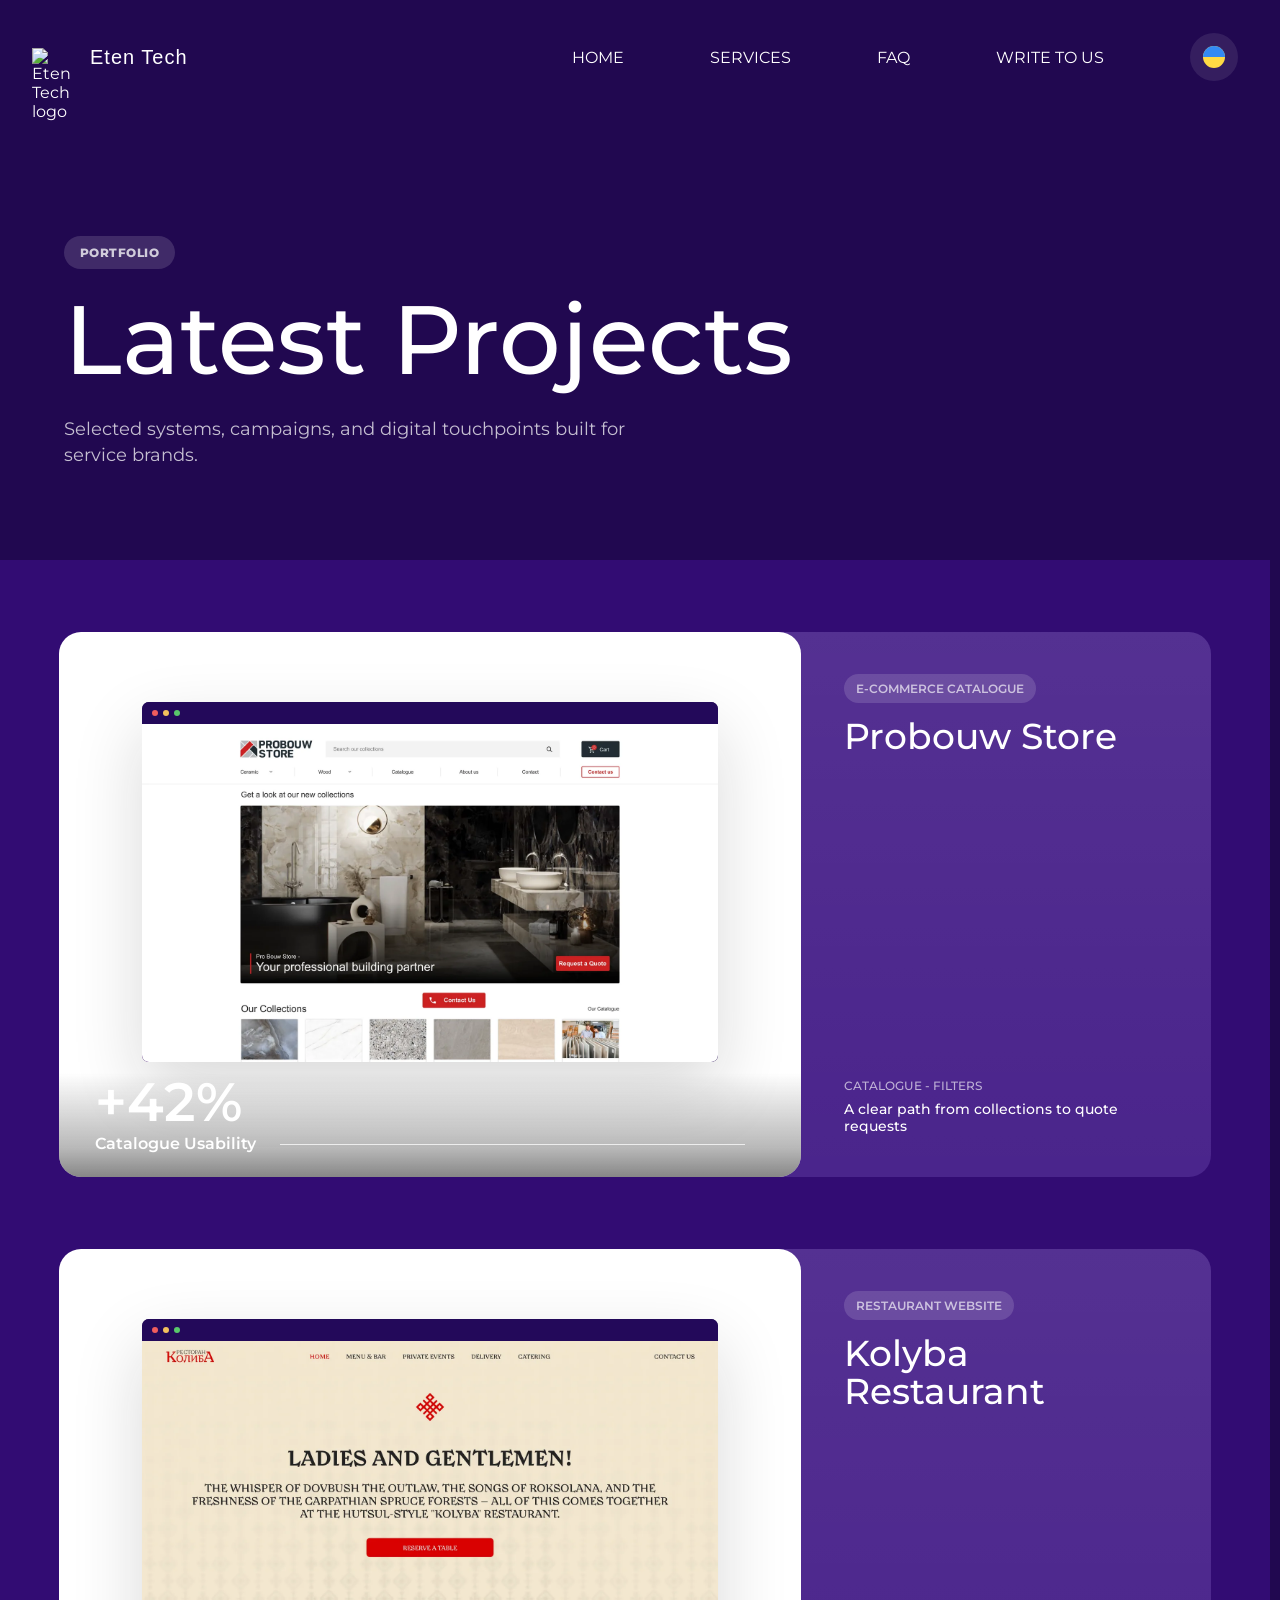
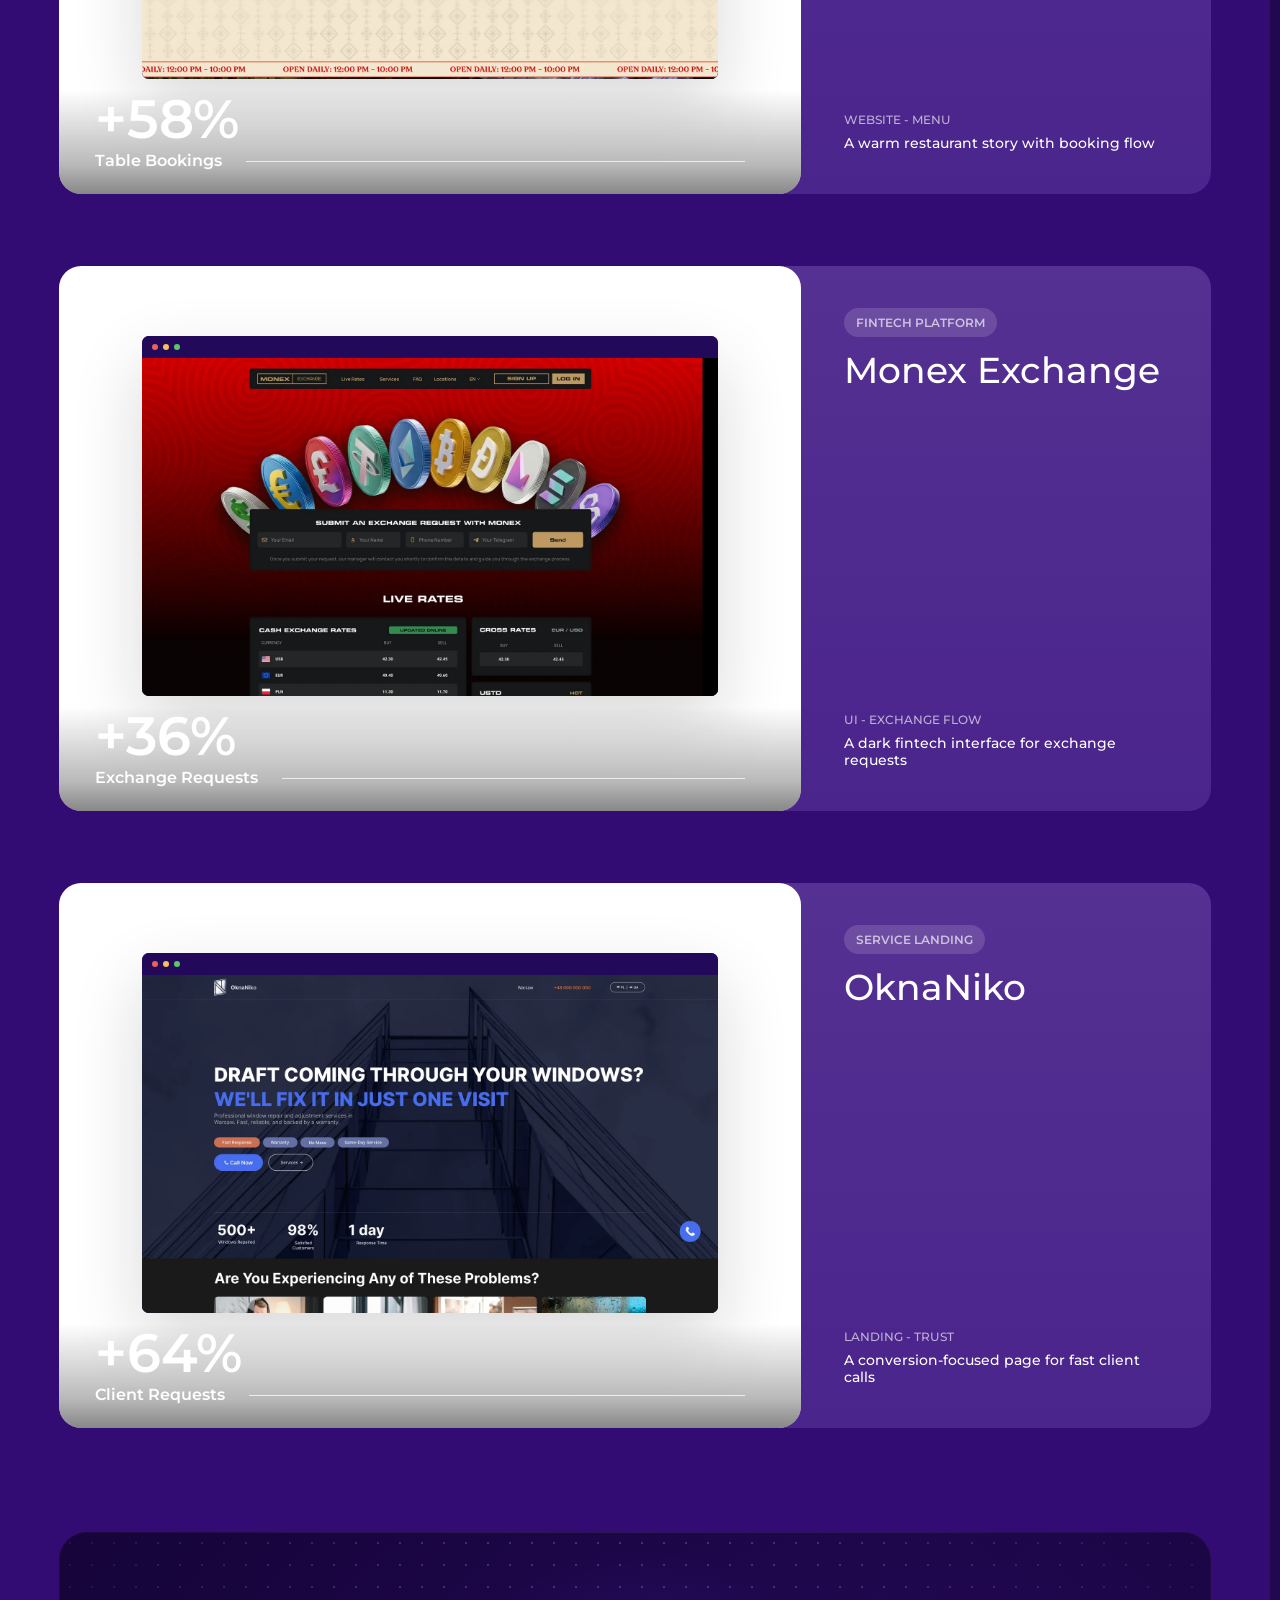
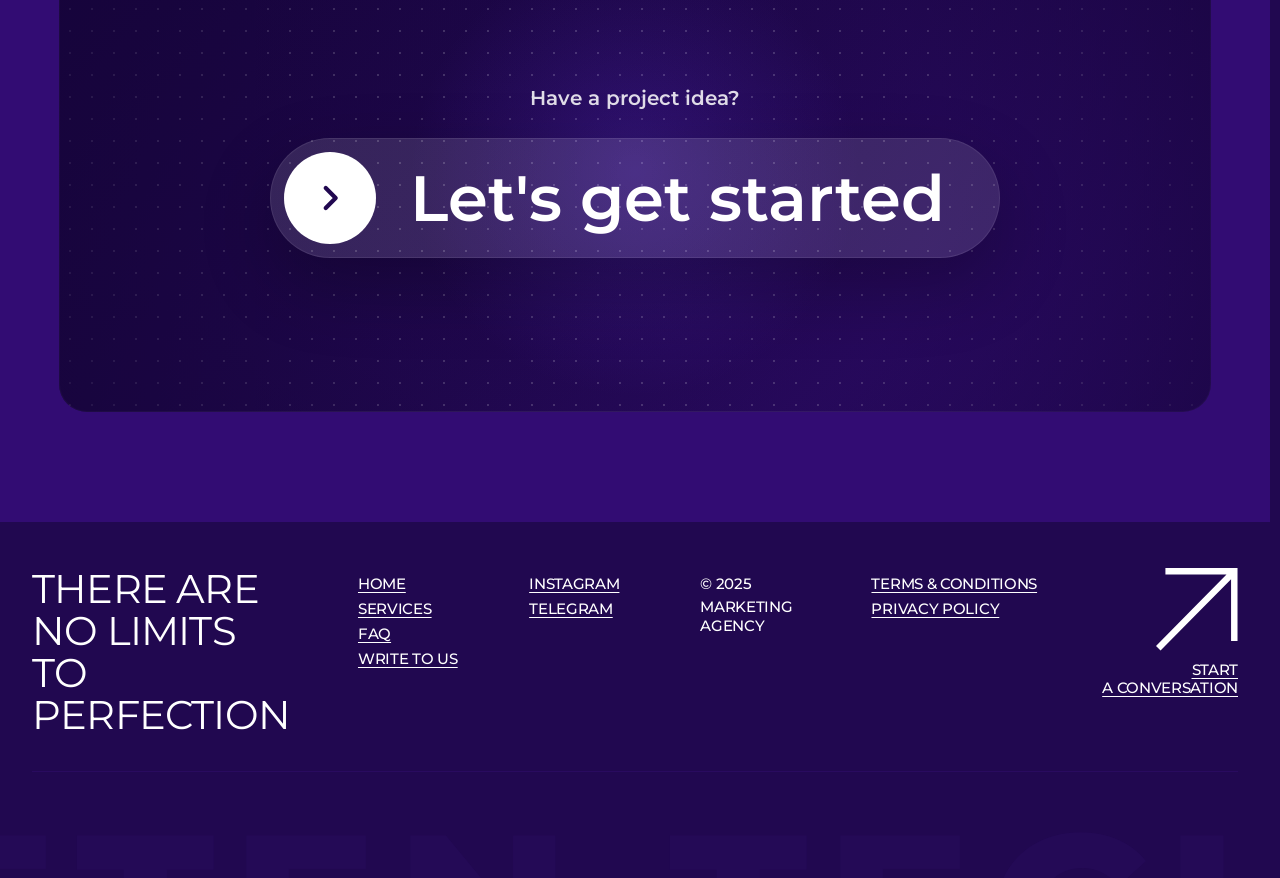
==== commit f8e6d6f3: "v2.2" ====
--- a/portfolio.html
+++ b/portfolio.html
@@ -142,6 +142,7 @@
 <a class="footer__link" data-i18n="nav.home" href="index.html#home">HOME</a>
 <a class="footer__link" data-i18n="nav.services" href="index.html#services">SERVICES</a>
 <a class="footer__link" data-i18n="nav.faq" href="index.html#faq">FAQ</a>
+<a class="footer__link" data-i18n="nav.contact" href="index.html#start-project">WRITE TO US</a>
 </nav>
 <div aria-label="Social links" class="footer__col">
 <a class="footer__link" href="https://www.instagram.com/eten_tech/" rel="noopener" target="_blank">INSTAGRAM</a>
--- a/css/style.css
+++ b/css/style.css
@@ -140,7 +140,7 @@
 .header__icons {
   display: flex;
   align-items: center;
-  gap: 24px;
+  gap: 86px;
 }
 
 .header__contactLink {
